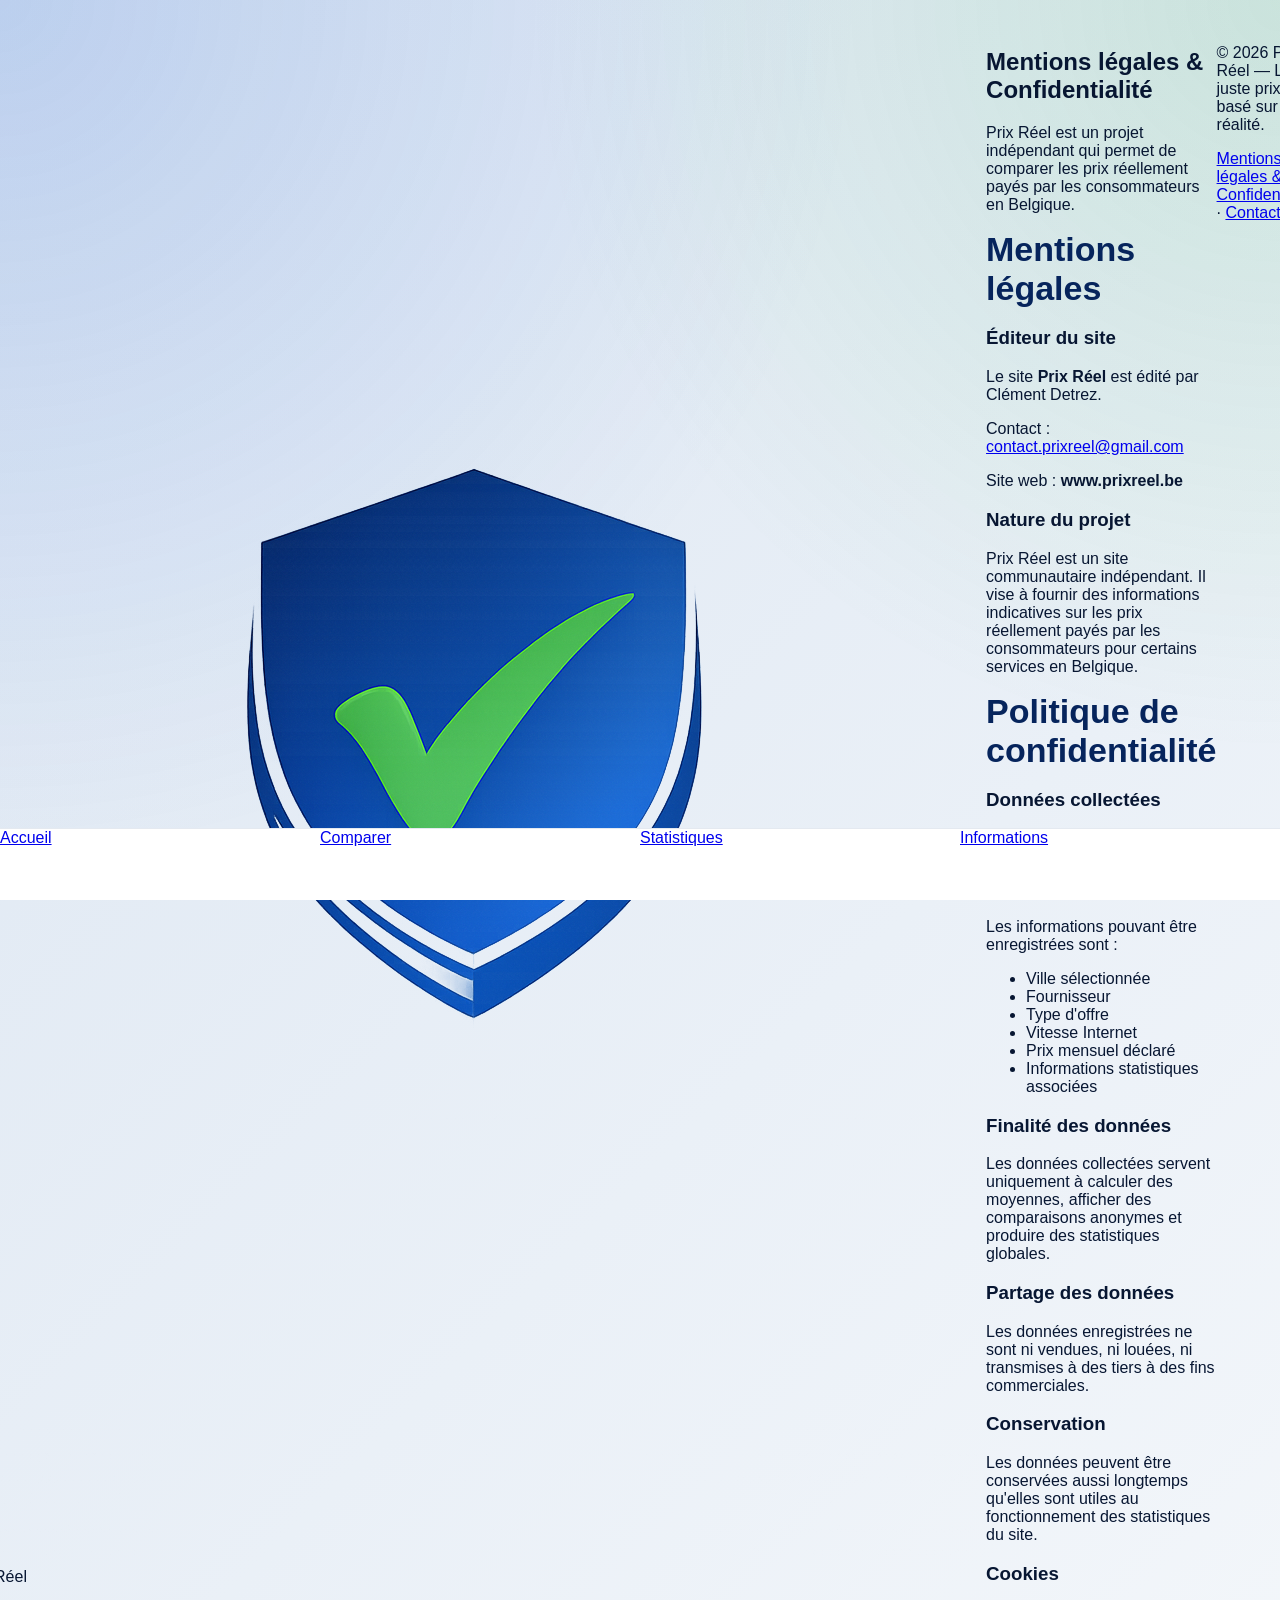
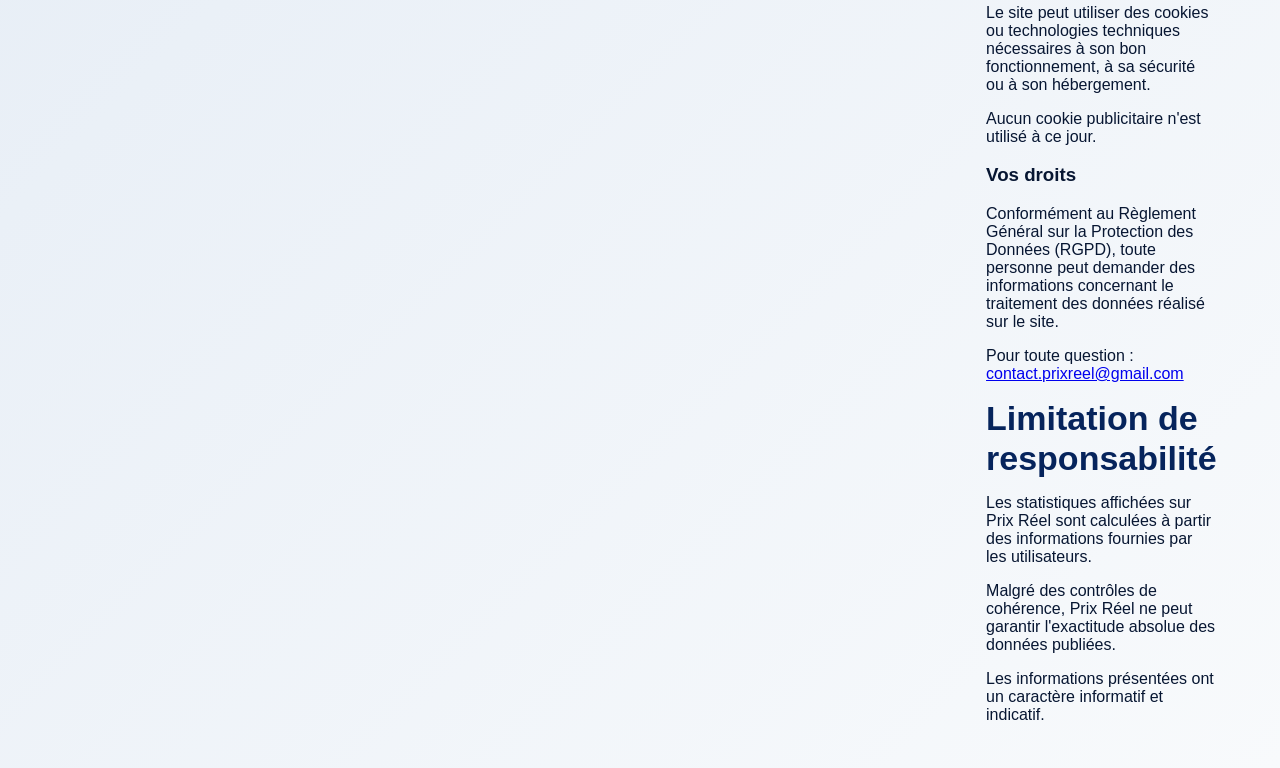
==== mentions-legales.html @ 6a050bf1 "Create mentions-legales.html" ====
<!DOCTYPE html>
<html lang="fr">
<head>
  <meta charset="UTF-8" />
  <meta name="viewport" content="width=device-width, initial-scale=1.0" />

  <title>Mentions légales & Confidentialité - Prix Réel</title>
  <meta name="description" content="Mentions légales et politique de confidentialité du site Prix Réel." />

  <link rel="stylesheet" href="style.css" />
</head>

<body>

  <header class="header">
    <div class="logo">
      <img src="shield-logo.png" alt="Logo Prix Réel" class="logo-img">
      <span>Prix Réel</span>
    </div>

    <nav class="nav">
      <a href="index.html">Accueil</a>
      <a href="index.html#compare">Comparer</a>
      <a href="index.html#stats">Statistiques</a>
      <a href="index.html#info">Informations</a>
    </nav>
  </header>

  <main class="legal-page">

    <section class="legal-hero">
      <h1>Mentions légales & Confidentialité</h1>
      <p>
        Prix Réel est un projet indépendant qui permet de comparer les prix réellement payés
        par les consommateurs en Belgique.
      </p>
    </section>

    <section class="legal-card">
      <h2>Mentions légales</h2>

      <h3>Éditeur du site</h3>
      <p>
        Le site <strong>Prix Réel</strong> est édité par Clément Detrez.
      </p>

      <p>
        Contact :
        <a href="mailto:contact.prixreel@gmail.com">contact.prixreel@gmail.com</a>
      </p>

      <p>
        Site web :
        <strong>www.prixreel.be</strong>
      </p>

      <h3>Nature du projet</h3>
      <p>
        Prix Réel est un site communautaire indépendant. Il vise à fournir des informations
        indicatives sur les prix réellement payés par les consommateurs pour certains services
        en Belgique.
      </p>
    </section>

    <section class="legal-card">
      <h2>Politique de confidentialité</h2>

      <h3>Données collectées</h3>
      <p>
        Prix Réel ne demande aucun nom, prénom, adresse postale ou adresse email pour contribuer.
      </p>

      <p>
        Les informations pouvant être enregistrées sont :
      </p>

      <ul>
        <li>Ville sélectionnée</li>
        <li>Fournisseur</li>
        <li>Type d'offre</li>
        <li>Vitesse Internet</li>
        <li>Prix mensuel déclaré</li>
        <li>Informations statistiques associées</li>
      </ul>

      <h3>Finalité des données</h3>
      <p>
        Les données collectées servent uniquement à calculer des moyennes, afficher des comparaisons
        anonymes et produire des statistiques globales.
      </p>

      <h3>Partage des données</h3>
      <p>
        Les données enregistrées ne sont ni vendues, ni louées, ni transmises à des tiers à des fins commerciales.
      </p>

      <h3>Conservation</h3>
      <p>
        Les données peuvent être conservées aussi longtemps qu'elles sont utiles au fonctionnement
        des statistiques du site.
      </p>

      <h3>Cookies</h3>
      <p>
        Le site peut utiliser des cookies ou technologies techniques nécessaires à son bon fonctionnement,
        à sa sécurité ou à son hébergement.
      </p>

      <p>
        Aucun cookie publicitaire n'est utilisé à ce jour.
      </p>

      <h3>Vos droits</h3>
      <p>
        Conformément au Règlement Général sur la Protection des Données (RGPD), toute personne peut
        demander des informations concernant le traitement des données réalisé sur le site.
      </p>

      <p>
        Pour toute question :
        <a href="mailto:contact.prixreel@gmail.com">contact.prixreel@gmail.com</a>
      </p>
    </section>

    <section class="legal-card">
      <h2>Limitation de responsabilité</h2>

      <p>
        Les statistiques affichées sur Prix Réel sont calculées à partir des informations fournies
        par les utilisateurs.
      </p>

      <p>
        Malgré des contrôles de cohérence, Prix Réel ne peut garantir l'exactitude absolue des données publiées.
      </p>

      <p>
        Les informations présentées ont un caractère informatif et indicatif.
      </p>
    </section>

  </main>

  <footer class="footer">
    <p>© 2026 Prix Réel — Le juste prix, basé sur la réalité.</p>
    <p>
      <a href="mentions-legales.html">Mentions légales & Confidentialité</a>
      ·
      <a href="mailto:contact.prixreel@gmail.com">Contact</a>
    </p>
  </footer>

</body>
</html>
---- style.css ----
/* =====================================================
   PRIX RÉEL - CSS nettoyé
   Version Internet v1
===================================================== */

/* =====================================================
   Variables
===================================================== */


:root {
  --navy: #06245c;
  --navy-2: #0b347d;
  --blue: #1257d8;
  --green: #22a843;
  --green-2: #16a34a;
  --bg: #eef3f8;
  --text: #071632;
  --muted: #5f6b7a;
  --line: #e4e9f0;
  --danger: #e11d48;
}

/* =====================================================
   Base générale
===================================================== */

* {
  box-sizing: border-box;
}

html,
body {
  margin: 0;
  min-height: 100%;
}

body {
  min-height: 100vh;
  background: linear-gradient(135deg, #dce6f2, #f8fafc);
  font-family: 'Inter', Arial, Helvetica, sans-serif;
  color: var(--text);
  display: flex;
  justify-content: center;
  align-items: flex-start;
  padding: 28px;
}

.app {
  position: relative;
  width: 100%;
  max-width: 1600px;
  min-height: 900px;
  background: #fff;
  border-radius: 34px;
  box-shadow: 0 28px 80px rgba(6, 36, 92, 0.18);
  overflow: hidden;
  border: 1px solid rgba(6, 36, 92, 0.08);
}

.screen {
  display: none;
  min-height: 760px;
  padding: 56px 64px 100px;
  overflow-y: auto;
  animation: show 0.22s ease;
  max-width: none;
  margin: 0 auto;
}

.screen.active {
  display: block;
}

@keyframes show {
  from {
    opacity: 0;
    transform: translateY(8px);
  }

  to {
    opacity: 1;
    transform: translateY(0);
  }
}

/* =====================================================
   Textes
===================================================== */

h2 {
  margin: 0;
  font-size: 34px;
  line-height: 1.16;
  color: var(--navy);
}

.subtitle {
  color: var(--muted);
  font-size: 16px;
  line-height: 1.55;
  max-width: 640px;
  margin: 12px auto 0;
}

/* =====================================================
   Branding / logo
===================================================== */

.brand {
  display: flex;
  align-items: center;
  justify-content: center;
  gap: 24px;
  margin: 48px auto 32px;
  text-align: left;
}

.brand-text {
  display: flex;
  flex-direction: column;
  align-items: flex-start;
}

.logo-shield {
  width: 78px;
  height: 78px;
  object-fit: contain;
  flex-shrink: 0;
  display: block;
}

.brand h1 {
  margin: 0;
  color: var(--navy);
  font-size: 36px;
  line-height: 1;
  white-space: nowrap;
}

.brand h1 span,
.hero span {
  color: var(--green);
}

.brand p {
  margin: 7px 0 0;
  font-size: 13px;
  color: var(--navy);
  white-space: nowrap;
}

/* =====================================================
   Boutons
===================================================== */

.primary {
  width: 100%;
  max-width: 620px;
  margin: 0 auto;
  display: block;
  border: none;
  border-radius: 15px;
  padding: 16px;
  background: linear-gradient(135deg, var(--green-2), var(--green));
  color: white;
  font-weight: 800;
  font-size: 15.5px;
  cursor: pointer;
  box-shadow: 0 10px 20px rgba(34, 168, 67, 0.18);
}

.blue-btn {
  background: linear-gradient(135deg, var(--blue), #003fb8);
  box-shadow: 0 10px 20px rgba(18, 87, 216, 0.18);
}

.link {
  display: block;
  background: transparent;
  border: none;
  color: var(--blue);
  width: 100%;
  max-width: 620px;
  padding: 16px;
  font-weight: 700;
  cursor: pointer;
  margin: 0 auto;
  text-align: center;
}

.share-btn {
  width: 100%;
  margin-top: 12px;
  padding: 16px;
  border: none;
  border-radius: 14px;
  background: linear-gradient(135deg, var(--blue), var(--navy-2));
  color: white;
  font-size: 15px;
  font-weight: 700;
  cursor: pointer;
  box-shadow: 0 10px 24px rgba(18, 87, 216, 0.25);
  transition: transform 0.25s ease, box-shadow 0.25s ease;
}

.share-btn:hover {
  transform: translateY(-2px);
  box-shadow: 0 14px 28px rgba(18, 87, 216, 0.35);
}

/* =====================================================
   Accueil
===================================================== */

#home {
  position: relative;
  overflow-y: auto;
}

#home > *:not(.landscape) {
  position: relative;
  z-index: 5;
}

.hero {
  text-align: center;
  position: relative;
  overflow: hidden;
  padding-bottom: 0;
}

.hero h2 {
  font-size: 46px;
  max-width: 700px;
  margin: 0 auto 18px;
}

.hero p {
  color: var(--muted);
  font-size: 16px;
  line-height: 1.55;
  max-width: 640px;
  margin: 12px auto 0;
}

.hero-counter,
.trust-counter {
  margin-top: 14px;
  margin-bottom: 24px;
  font-size: 17px;
  font-weight: 700;
  color: var(--green);
  text-align: center;
}

.features {
  background: #fff;
  border: 1px solid var(--line);
  border-radius: 22px;
  padding: 20px;
  margin: 28px auto 22px;
  box-shadow: 0 12px 28px rgba(6, 36, 92, 0.06);
  max-width: 620px;
}

.feature {
  display: flex;
  gap: 13px;
  align-items: center;
  margin: 16px 0;
}

.feature strong {
  font-size: 14.5px;
  color: var(--navy);
}

.feature p {
  margin: 4px 0 0;
  color: var(--muted);
  font-size: 13px;
}

.icon,
.service-icon {
  width: 46px;
  height: 46px;
  min-width: 38px;
  border-radius: 50%;
  display: flex;
  align-items: center;
  justify-content: center;
  color: #fff;
}

.green {
  background: var(--green);
}

.blue {
  background: var(--blue);
}

/* =====================================================
   Carte communauté accueil
===================================================== */

.community-card {
  display: flex;
  align-items: center;
  gap: 18px;
  background: white;
  border: 1px solid #e5e7eb;
  border-radius: 24px;
  padding: 22px;
  margin: 24px 0;
  box-shadow: 0 4px 12px rgba(0, 0, 0, 0.04);
}

.community-shield {
  width: 56px;
  height: auto;
  flex-shrink: 0;
}

.community-content {
  flex: 1;
}

.community-content h3 {
  margin: 0 0 8px;
  font-size: 1.35rem;
  color: var(--navy);
}

.community-content p {
  margin: 0;
  color: var(--muted);
  line-height: 1.5;
}

.community-icon {
  color: var(--green);
  font-size: 52px;
  display: flex;
  align-items: center;
  justify-content: center;
  flex-shrink: 0;
}

/* =====================================================
   Décor accueil et footer
===================================================== */

.landscape {
  position: absolute;
  left: 0;
  right: 0;
  bottom: 72px;
  height: 120px;
  pointer-events: none;
  overflow: hidden;
  z-index: 1;
}

.hill {
  position: absolute;
  border-radius: 50% 50% 0 0;
}

.hill-one {
  background: #9bd99f;
  width: 500px;
  height: 120px;
  bottom: -55px;
  left: -80px;
}

.hill-two {
  background: var(--navy-2);
  width: 440px;
  height: 85px;
  bottom: -35px;
  right: -90px;
  opacity: 0.92;
}

.tower {
  position: absolute;
  right: 58px;
  bottom: 22px;
  width: 11px;
  height: 88px;
  background: var(--navy);
  clip-path: polygon(50% 0, 100% 100%, 0 100%);
}

.footer-separator {
  height: 40px;
}

.city-footer {
  width: 100%;
  margin-top: 10px;
  overflow: hidden;
}

.city-footer img {
  width: 100%;
  max-width: 1000px;
  margin: 0 auto;
  display: block;
}

.footer-prixreel {
  margin-top: -20px;
  padding: 55px 20px 40px;
  text-align: center;
  color: white;
  background: linear-gradient(135deg, var(--navy) 0%, var(--blue) 100%);
  border-radius: 100% 100% 0 0 / 40px;
  box-shadow: 0 -6px 20px rgba(18, 87, 216, 0.15);
}

.footer-prixreel p {
  color: #f8fafc;
  margin: 0;
  font-size: 15px;
  font-weight: 500;
  opacity: 0.95;
}

/* =====================================================
   Topbar
===================================================== */

.topbar {
  display: flex;
  align-items: center;
  justify-content: space-between;
  margin-bottom: 34px;
  color: var(--navy);
}

.back {
  border: 0;
  background: transparent;
  font-size: 24px;
  cursor: pointer;
  color: var(--navy);
}

.progress {
  width: 190px;
  height: 6px;
  background: #e5eaf2;
  border-radius: 99px;
  overflow: hidden;
}

.progress span {
  display: block;
  height: 100%;
  background: var(--blue);
  border-radius: 99px;
}

/* =====================================================
   Choix des services
===================================================== */

.service {
  width: 100%;
  max-width: 680px;
  background: #fff;
  border: 1px solid var(--line);
  border-radius: 18px;
  padding: 17px;
  display: flex;
  align-items: center;
  gap: 16px;
  margin: 14px 0;
  text-align: left;
  cursor: pointer;
}

.active-service {
  border: 2px solid var(--blue);
}

.service strong {
  color: var(--navy);
  font-size: 16px;
}

.service p {
  margin: 5px 0 0;
  color: var(--muted);
  font-size: 13px;
}

.service span {
  margin-left: auto;
  font-size: 30px;
  color: var(--blue);
}

.locked {
  opacity: 0.72;
  cursor: not-allowed;
}

.locked .service-icon {
  background: #e9eef6;
  color: var(--navy);
}

/* =====================================================
   Formulaire Internet
===================================================== */

.info-box,
.privacy-box,
.tip-card {
  background: #eff6ff;
  border-radius: 18px;
  padding: 18px;
  margin-top: 22px;
  color: var(--navy);
  max-width: 680px;
}

.info-box p,
.privacy-box p,
.tip-card p {
  color: var(--muted);
  margin: 6px 0 0;
  font-size: 13px;
  line-height: 1.45;
  font-weight: 500;
}

label {
  display: block;
  margin: 18px 0 8px;
  color: var(--navy);
  font-size: 13.5px;
  font-weight: 700;
}

input,
select {
  width: 100%;
  max-width: 520px;
  border: 1px solid #dbe2ea;
  border-radius: 14px;
  padding: 15px;
  font-size: 15.5px;
  color: var(--text);
  background: white;
}

.money-input {
  display: flex;
  align-items: center;
  border: 1px solid #dbe2ea;
  border-radius: 14px;
  overflow: hidden;
  max-width: 520px;
}

.money-input input {
  border: 0;
  max-width: none;
}

.money-input span {
  padding-right: 15px;
  color: var(--navy);
  font-weight: 700;
  white-space: nowrap;
}

.extra-services-row {
  display: grid;
  grid-template-columns: 18px 1fr;
  column-gap: 14px;
  align-items: start;
  margin: 18px 0 28px;
}

.extra-services-row input[type="checkbox"],
#hasExtraServices {
  width: 18px;
  height: 18px;
  min-width: 18px;
  margin: 5px 0 0;
  padding: 0;
  transform: none;
  appearance: auto;
}

.extra-services-row label {
  margin: 0;
  padding: 0;
  cursor: pointer;
  color: var(--navy);
}

.extra-services-row label strong {
  display: block;
  font-size: 16px;
  line-height: 1.3;
  font-weight: 700;
}

.extra-services-row label small {
  display: block;
  margin-top: 4px;
  font-size: 13px;
  line-height: 1.4;
  color: #6b7280;
}

.privacy-box {
  display: flex;
  align-items: center;
  gap: 16px;
  background: #eef7f1;
  border-radius: 20px;
  padding: 20px;
  margin-top: 24px;
  margin-bottom: 32px;
}

.privacy-icon {
  display: flex;
  align-items: center;
  justify-content: center;
  width: 40px;
  min-width: 40px;
  height: 40px;
  font-size: 32px;
  color: #22c55e;
  flex-shrink: 0;
}

.privacy-text h3 {
  margin: 0 0 6px;
  font-size: 20px;
  color: #0f2b66;
}

.privacy-text p {
  margin: 0;
  color: #64748b;
}

/* =====================================================
   Autocomplete ville
===================================================== */

.city-autocomplete {
  position: relative;
  max-width: 520px;
}

#citySuggestions {
  position: absolute;
  top: calc(100% + 6px);
  left: 0;
  right: 0;
  background: white;
  border: 1px solid #dbe2ea;
  border-radius: 14px;
  overflow: hidden;
  box-shadow: 0 14px 30px rgba(6, 36, 92, 0.12);
  z-index: 50;
}

.city-suggestion {
  padding: 13px 15px;
  cursor: pointer;
  color: var(--navy);
  font-size: 14px;
}

.city-suggestion:hover {
  background: #eff6ff;
}

/* =====================================================
   Résultat
===================================================== */

#result {
  max-width: 760px;
  margin: 0 auto;
}

.result-card,
.best-deals-card,
.tip-card,
#result .primary {
  width: 100%;
  max-width: 760px;
  margin-left: auto;
  margin-right: auto;
}

.result-card {
  background: white;
  border: 1px solid var(--line);
  border-radius: 22px;
  padding: 34px;
  box-shadow: 0 12px 28px rgba(6, 36, 92, 0.06);
  text-align: center;
  margin-bottom: 24px;
}

.result-card-simple {
  animation: resultFadeUp 0.6s ease-out;
}

@keyframes resultFadeUp {
  from {
    opacity: 0;
    transform: translateY(30px);
  }

  to {
    opacity: 1;
    transform: translateY(0);
  }
}

.price-summary {
  text-align: center;
  margin-bottom: 18px;
}

.price-summary span {
  font-size: 1.4rem;
  font-weight: 700;
  color: var(--blue);
  line-height: 1.3;
}

#price-summary-text strong {
  display: block;
  font-size: 34px;
  font-weight: 900;
  letter-spacing: 1px;
  margin-bottom: 8px;
}

#price-summary-text span {
  display: block;
  font-size: 19px;
  font-weight: 600;
  color: #64748b;
}

#price-summary-text {
  margin-top: 18px;
  margin-bottom: 24px;
}

#price-summary-text strong {
  display: block;
  margin-top: 8px;
  margin-bottom: 10px;
  line-height: 1.15;
}

.result-card {
  padding-top: 44px;
}

/* Barre de score */

.score-bar-card {
  margin: 30px 0 24px;
  text-align: center;
}

.score-badge {
  display: inline-block;
  background: var(--blue);
  color: white;
  font-size: 30px;
  font-weight: 800;
  padding: 14px 24px;
  border-radius: 18px;
  margin-bottom: 14px;
  box-shadow: 0 12px 26px rgba(18, 87, 216, 0.28);
  transition: left 1.4s ease-out;
}

.score-bar {
  position: relative;
  height: 10px;
  border-radius: 999px;
  background: linear-gradient(90deg, var(--blue), var(--green));
  margin: 0 34px;
}

.score-dot {
  position: absolute;
  top: 50%;
  left: 85%;
  transform: translate(-50%, -50%);
  width: 28px;
  height: 28px;
  background: var(--blue);
  border: 4px solid white;
  border-radius: 50%;
  box-shadow: 0 4px 12px rgba(6, 36, 92, 0.25);
  transition: left 1.4s ease-out;
}

.score-labels {
  display: flex;
  justify-content: space-between;
  margin: 12px 34px 0;
  font-size: 14px;
  font-weight: 700;
}

.score-labels span:first-child {
  color: var(--blue);
}

.score-labels span:last-child {
  color: var(--green);
}

#ranking-message {
  margin-top: 18px;
  color: var(--navy);
  font-size: 17px;
  font-weight: 800;
  text-align: center;
}

#result-summary,
.result-summary {
  color: #64748b;
  font-size: 14px;
  font-weight: 500;
  margin-top: 12px;
  line-height: 1.5;
}

.data-quality-small {
  color: #94a3b8;
  font-size: 13px;
  margin-top: 8px;
  margin-bottom: 20px;
}

/* Qualité des données */

.quality-clean-card {
  margin-top: 18px;
  padding: 14px 16px;
  border: 1px solid #dbe5f0;
  border-radius: 14px;
  background: #ffffff;
  display: flex;
  align-items: center;
  gap: 14px;
  box-shadow: 0 6px 18px rgba(6, 36, 92, 0.06);
}

.quality-icon {
  font-size: 26px;
  color: var(--blue);
  flex-shrink: 0;
}

.quality-content {
  display: flex;
  flex-direction: column;
  gap: 8px;
}

.quality-content strong {
  font-size: 14px;
  color: var(--navy);
}

.quality-badge {
  width: fit-content;
  padding: 6px 10px;
  border-radius: 999px;
  background: #eaf8ef;
  color: #0f8f3a;
  font-size: 12px;
  font-weight: 700;
}

/* Recommandation */

.recommendation-card {
  margin-top: 20px;
  padding: 20px 24px;
  border-radius: 18px;
  background: linear-gradient(135deg, #f5fff7, #ebfff0);
  border: 1px solid #b8ecc5;
  text-align: center;
  color: var(--navy);
  box-shadow: 0 16px 32px rgba(34, 168, 67, 0.12);
  transform: translateY(0);
  transition: all 0.25s ease;
}

.recommendation-card strong {
  display: block;
  font-size: 22px;
  font-weight: 700;
  line-height: 1.25;
  color: var(--green-2);
  margin: 6px 0;
}

.recommendation-card p {
  margin: 0 0 8px;
  color: var(--navy);
  font-weight: 700;
}

.recommendation-card small {
  display: block;
  color: #64748b;
  margin-top: 4px;
}

.current-price {
  margin: 12px 0 6px;
  color: #374151;
  font-size: 0.95rem;
  font-weight: 500;
}

.trust-badge,
.best-price-badge {
  display: inline-block;
  margin-top: 14px;
  padding: 8px 14px;
  border-radius: 999px;
  background: #eefbf3;
  color: var(--green-2);
  font-weight: 600;
  font-size: 14px;
}

/* Classement fournisseurs résultat */

.best-deals-card {
  padding: 28px;
  border-radius: 22px;
  background: #f8fbff;
  border: 1px solid #dbeafe;
  margin-bottom: 24px;
  box-shadow: 0 12px 30px rgba(6, 36, 92, 0.08);
}

.best-deals-card h3 {
  margin: 0 0 22px;
  color: var(--navy);
}

.deal-item {
  display: flex;
  justify-content: space-between;
  align-items: center;
  padding: 12px 10px;
  border-bottom: 1px solid #e5e7eb;
  border-radius: 12px;
  transition: all 0.25s ease;
}

.deal-item:last-child {
  border-bottom: none;
}

.deal-item:hover {
  background: #f8fbff;
  transform: translateX(4px);
}

.deal-provider {
  display: flex;
  align-items: center;
  gap: 12px;
}

.deal-provider img {
  width: 26px;
  height: 26px;
  object-fit: contain;
  border: none;
  background: transparent;
  border-radius: 0;
}

.deal-item:nth-child(-n + 3) .deal-provider img {
  width: 32px;
  height: 32px;
}

.deal-provider span {
  display: flex;
  align-items: center;
  gap: 10px;
  font-weight: 600;
}

.deal-price {
  font-weight: 700;
  color: var(--green-2);
}

.tip-card {
  background: #eff6ff;
  margin-bottom: 18px;
}

.tip-card strong {
  color: var(--navy);
  font-weight: 600;
}

/* Animations résultat */

.confetti-burst {
  position: fixed;
  top: 18%;
  left: 50%;
  transform: translateX(-50%);
  font-size: 32px;
  z-index: 9999;
  animation: confettiPop 2s ease forwards;
  pointer-events: none;
}

@keyframes confettiPop {
  0% {
    opacity: 0;
    transform: translateX(-50%) scale(0.6) translateY(20px);
  }

  20% {
    opacity: 1;
    transform: translateX(-50%) scale(1.2) translateY(0);
  }

  100% {
    opacity: 0;
    transform: translateX(-50%) scale(1) translateY(-80px);
  }
}

/* =====================================================
   Statistiques et profil
===================================================== */

.stats-hero {
  text-align: center;
  margin-bottom: 30px;
}

.stats-hero h2 {
  font-size: 38px;
  color: var(--navy);
}

.stats-hero p {
  color: var(--muted);
  margin-top: 10px;
}

.stats-community {
  margin-top: 12px;
  color: var(--green);
  font-weight: 700;
}

.stats-highlight {
  color: var(--green);
  font-weight: 800;
}

.stats-grid {
  display: flex;
  justify-content: center;
  flex-wrap: wrap;
  gap: 22px;
  max-width: 1200px;
  margin: 0 auto;
}

.stat-card {
  width: 220px;
  background: white;
  border: 1px solid #dbe7ff;
  border-radius: 24px;
  padding: 28px;
  text-align: center;
  box-shadow: 0 16px 40px rgba(6, 36, 92, 0.08);
  transition: all 0.25s ease;
}

.stat-card:hover {
  transform: translateY(-5px);
  box-shadow: 0 20px 50px rgba(6, 36, 92, 0.12);
}

.stat-card:nth-child(1) {
  border-top: 5px solid var(--blue);
}

.stat-card:nth-child(2) {
  border-top: 5px solid var(--green);
}

.stat-card:nth-child(3) {
  border-top: 5px solid var(--green-2);
}

.stat-card:nth-child(4) {
  border-top: 5px solid var(--danger);
}

.stat-icon {
  font-size: 30px;
  margin-bottom: 10px;
}

.stat-card h3 {
  font-size: 42px;
  margin: 0;
  color: var(--navy);
}

.stat-card p {
  margin: 8px 0 0;
  color: var(--muted);
  font-weight: 600;
}

.stats-note {
  max-width: 700px;
  margin: 30px auto 0;
  padding: 22px;
  border-radius: 22px;
  background: white;
  border: 1px solid #dbe7ff;
  color: var(--navy);
  text-align: center;
  box-shadow: 0 10px 25px rgba(6, 36, 92, 0.05);
}

.stats-note p {
  margin: 8px 0 0;
  color: var(--muted);
}

/* =====================================================
   Classement fournisseurs
===================================================== */

.provider-chart-card {
  width: 100%;
  max-width: 1200px;
  margin: 34px auto 0;
  padding: 32px;
  background: white;
  border: 1px solid #dbe7ff;
  border-radius: 24px;
  box-shadow: 0 16px 40px rgba(6, 36, 92, 0.08);
}

.provider-chart-card h3 {
  margin: 0 0 6px;
  color: var(--navy);
}

.provider-chart-card p {
  margin: 0 0 18px;
  color: var(--muted);
}

.provider-filter {
  display: flex;
  flex-wrap: wrap;
  gap: 8px;
  margin-bottom: 12px;
}

.speed-filter {
  margin-top: 10px;
  margin-bottom: 20px;
}

.provider-filter-btn,
.speed-filter-btn {
  border: 1px solid #dbeafe;
  background: white;
  color: var(--navy);
  padding: 8px 14px;
  border-radius: 999px;
  font-size: 12px;
  font-weight: 700;
  cursor: pointer;
}

.provider-filter-btn.active {
  background: var(--blue);
  color: white;
  border-color: var(--blue);
}

.speed-filter-btn.active {
  background: var(--green);
  color: white;
  border-color: var(--green);
}

.filter-summary {
  width: 100%;
  margin: 14px 0 24px;
  padding: 10px 14px;
  background: #f8fafc;
  border: 1px solid #dbeafe;
  border-radius: 12px;
  color: #475569;
  font-size: 13px;
}

#provider-chart {
  width: 100%;
}

.provider-chart-row {
  display: grid;
  grid-template-columns: 170px minmax(0, 1fr) 145px;
  align-items: center;
  gap: 18px;
  margin: 18px 0;
}

.provider-chart-name {
  display: flex;
  align-items: center;
  gap: 10px;
  font-weight: 700;
  color: var(--navy);
}

.provider-chart-logo {
  width: 24px;
  height: 24px;
  object-fit: contain;
}

.provider-chart-bar-wrap {
  width: 100%;
  height: 12px;
  background: #edf2f7;
  border-radius: 999px;
  overflow: hidden;
}

.provider-chart-bar {
  height: 100%;
  border-radius: 999px;
  background: linear-gradient(
    90deg,
    var(--blue),
    var(--green)
  );
}

.provider-chart-price {
  text-align: right;
  min-width: 145px;
  font-size: 24px;
  font-weight: 800;
  color: var(--green);
}

.provider-chart-price small {
  display: block;
  margin-top: 4px;
  font-size: 12px;
  color: #64748b;
  font-weight: 600;
  white-space: nowrap;
}

/* =====================================================
   Page informations
===================================================== */

.trust-row {
  display: flex;
  gap: 10px;
  justify-content: center;
  flex-wrap: wrap;
  margin: 15px 0 25px;
}

.trust-row div {
  background: #f4f8ff;
  border: 1px solid #dbe7ff;
  border-radius: 30px;
  padding: 8px 14px;
  font-size: 13px;
  font-weight: 600;
  color: var(--navy);
}

.info-card {
  display: flex;
  gap: 18px;
  background: white;
  border: 1px solid var(--line);
  border-radius: 20px;
  padding: 22px;
  margin: 20px 0;
  box-shadow: 0 10px 24px rgba(6, 36, 92, 0.07);
}

.info-card:nth-child(5),
.info-card:nth-child(6),
.info-card:nth-child(7) {
  border: 1px solid #dbeafe;
  background: #f8fbff;
}

.info-icon {
  width: 52px;
  height: 52px;
  min-width: 52px;
  border-radius: 50%;
  background: #eff6ff;
  color: var(--blue);
  display: flex;
  align-items: center;
  justify-content: center;
  font-size: 24px;
  overflow: hidden;
}

.info-shield {
  width: 70px;
  height: 70px;
  object-fit: contain;
}

.info-card h3 {
  margin: 0 0 8px;
  color: var(--navy);
}

.info-card p {
  margin: 0 0 10px;
  color: var(--muted);
  line-height: 1.5;
}

/* =====================================================
   Navigation basse
===================================================== */

nav {
  position: absolute;
  left: 0;
  right: 0;
  bottom: 0;
  height: 72px;
  background: #fff;
  border-top: 1px solid var(--line);
  display: grid;
  grid-template-columns: repeat(4, 1fr);
  z-index: 20;
}

nav button {
  border: 0;
  background: transparent;
  color: var(--navy);
  font-size: 25px;
  cursor: pointer;
  padding-top: 8px;
  display: flex;
  flex-direction: column;
  align-items: center;
  justify-content: center;
}

nav span,
nav button span {
  display: block;
  font-size: 10px;
  margin-top: 3px;
  color: var(--navy);
}

/* =====================================================
   Desktop large
===================================================== */

@media (min-width: 901px) {
  body {
    background:
      radial-gradient(circle at top left, rgba(18, 87, 216, 0.16), transparent 32%),
      radial-gradient(circle at top right, rgba(34, 168, 67, 0.14), transparent 28%),
      linear-gradient(135deg, #dce6f2, #f8fafc);
  }

  .app {
    max-width: 1700px;
    min-height: 940px;
    background: linear-gradient(180deg, #ffffff 0%, #ffffff 62%, #f8fbff 100%);
  }

  .screen {
    max-width: none;
    padding: 40px 120px 110px;
  }

  .logo-shield {
    width: 115px;
    height: 115px;
  }

  .brand h1 {
    font-size: 52px;
  }

  .brand p {
    font-size: 15px;
  }

  .hero h2 {
    font-size: 54px;
    max-width: 850px;
    letter-spacing: -1.5px;
  }

  .hero p {
    font-size: 18px;
  }

  #home .features,
  #home .primary,
  #home .link {
    max-width: 760px;
  }

  .features {
    border: 1px solid #dbe7ff;
    background: rgba(255, 255, 255, 0.92);
    box-shadow: 0 18px 45px rgba(6, 36, 92, 0.10);
    padding: 26px 28px;
    backdrop-filter: blur(10px);
  }

  .feature {
    margin: 18px 0;
  }

  .primary {
    transform: translateY(0);
    transition: transform 0.2s ease, box-shadow 0.2s ease;
  }

  .primary:hover {
    transform: translateY(-2px);
    box-shadow: 0 16px 30px rgba(34, 168, 67, 0.28);
  }

  .community-card {
    max-width: 1100px;
    margin-left: auto;
    margin-right: auto;
    background: rgba(255, 255, 255, 0.96);
    border: 1px solid #dbe7ff;
    box-shadow: 0 18px 45px rgba(6, 36, 92, 0.08);
    backdrop-filter: blur(10px);
  }

  .footer-separator {
    height: 0;
  }

  .city-footer {
    margin-top: -200px;
  }

  .city-footer img {
    max-width: 900px;
    filter: drop-shadow(0 -8px 24px rgba(6, 36, 92, 0.08));
  }

  #result {
    max-width: 1180px;
  }

  #result .result-card,
  #result .best-deals-card,
  #result .tip-card {
    max-width: 900px;
    border: 1px solid #dbe7ff;
    box-shadow: 0 18px 45px rgba(6, 36, 92, 0.09);
  }

  #result .result-card {
    background: linear-gradient(180deg, #ffffff 0%, #f8fbff 100%);
    border-radius: 28px;
  }

  #result .best-deals-card {
    background: linear-gradient(180deg, #ffffff, #f8fbff);
    border-radius: 28px;
  }

  #result .deal-item {
    padding: 16px 10px;
  }

  #result .score-bar {
    height: 12px;
  }

  #result .score-dot {
    width: 32px;
    height: 32px;
  }

  #stats .stats-hero {
    text-align: center;
    max-width: 900px;
    margin: 0 auto 34px;
  }

  #stats .stat-icon {
    font-size: 34px;
    margin-bottom: 14px;
  }

  #stats .stats-note {
    max-width: 850px;
    margin: 30px auto 0;
  }

  #about .info-card {
    max-width: 1050px;
    margin-left: auto;
    margin-right: auto;
  }

  #about .stats-note {
    max-width: 720px;
  }
}

/* =====================================================
   Tablette
===================================================== */

@media (max-width: 900px) {
  body {
    padding: 18px;
    align-items: flex-start;
  }

  .app {
    max-width: 430px;
    min-height: 820px;
    border-radius: 34px;
    box-shadow: 0 28px 80px rgba(6, 36, 92, 0.22);
  }

  .screen {
    min-height: 820px;
    padding: 34px 28px 92px;
  }

  h2 {
    font-size: 27px;
  }

  .hero h2 {
    font-size: 30px;
  }

  .features,
  .service,
  .info-box,
  .privacy-box,
  .tip-card,
  .result-card,
  .best-deals-card,
  input,
  select,
  .money-input,
  .city-autocomplete,
  .primary,
  .link {
    max-width: none;
  }

  .progress {
    width: 160px;
  }

  .recommendation-card strong {
    font-size: 24px;
  }
}

/* =====================================================
   Mobile
===================================================== */

@media (max-width: 768px) {
  .community-card {
    gap: 12px;
    padding: 18px;
  }

  .community-shield {
    width: 50px;
  }

  .community-icon {
    font-size: 36px;
  }

  .community-content h3 {
    font-size: 1.25rem;
  }

  .community-content p {
    font-size: 0.95rem;
  }
}

@media (max-width: 700px) {
  .stats-hero h2 {
    font-size: 28px;
  }

  .info-card {
    padding: 18px;
    gap: 14px;
  }

  .trust-row {
    grid-template-columns: 1fr;
  }
}

@media (max-width: 600px) {
  .landscape {
    bottom: 72px;
    height: 95px;
  }

  .hill-one {
    width: 420px;
    height: 95px;
    bottom: -45px;
  }

  .hill-two {
    width: 380px;
    height: 70px;
    bottom: -30px;
  }

  .tower {
    height: 72px;
    bottom: 18px;
  }

  .provider-chart-row {
    grid-template-columns: 42px minmax(0, 1fr) 70px;
    gap: 10px;
    align-items: center;
  }

  .provider-chart-bar-wrap {
    width: 100%;
    display: block;
  }
}

@media (max-width: 520px) {
  .stats-grid {
    flex-direction: column;
    align-items: center;
  }

  .stat-card {
    width: 100%;
    max-width: 320px;
  }
}

@media (max-width: 460px) {
  body {
    padding: 0;
    background: #fff;
  }

  .app {
    width: 100%;
    max-width: none;
    min-height: 100vh;
    border-radius: 0;
    box-shadow: none;
    border: 0;
  }

  .screen {
    min-height: 100vh;
    padding: 32px 24px 92px;
  }

  .brand {
    gap: 12px;
    margin: 12px auto 28px;
    width: 100%;
  }

  .logo-shield {
    width: 100px;
    height: 100px;
  }

  .brand h1 {
    font-size: 30px;
  }

  .brand p {
    font-size: 12px;
  }

  .hero h2 {
    font-size: 29px;
  }

  .privacy-box {
    align-items: flex-start;
    padding: 18px;
  }

  .privacy-text h3 {
    font-size: 17px;
  }

  .result-card,
  .best-deals-card {
    padding: 22px;
  }

  .score-bar {
    margin: 0 12px;
  }

  .score-labels {
    margin: 12px 12px 0;
  }

  #ranking-message {
    font-size: 15px;
  }

  #price-summary-text strong {
    font-size: 22px;
  }

  #price-summary-text span {
    font-size: 15px;
  }

  .recommendation-card strong {
    font-size: 22px;
  }

  .info-icon {
    width: 70px;
    height: 70px;
    min-width: 70px;
  }
}

.provider-ranking-subtitle {
  margin: 6px 0 22px;
  color: var(--muted);
  font-size: 14px;
  line-height: 1.5;
}

/* Excellent prix */
.excellent-price {
  color: #16a34a !important;
}

/* Prix correct */
.correct-price {
  color: #f59e0b !important;
}

/* Prix élevé */
.expensive-price {
  color: #dc2626 !important;
}

#price-summary-text strong.excellent-price {
  color: #16a34a !important;
}

#price-summary-text strong.correct-price {
  color: #f59e0b !important;
}

#price-summary-text strong.expensive-price {
  color: #dc2626 !important;
}

.provider-price {
  color: #16a34a;
  font-weight: 700;
  min-width: 80px;
  text-align: right;
  padding-right: 8px;
}

.provider-count {
  color: #2563eb;
  font-size: 12px;
  font-weight: 500;
}

.saving-highlight {
  display: inline-block;
  margin-top: 4px;
  color: #16a34a;
  font-size: 24px;
  font-weight: 800;
}

.saving-month {
  color: #16a34a;
  font-size: 15px;
  font-weight: 600;
}

.extra-cost-highlight {
  display: inline-block;
  margin-top: 4px;
  color: #dc2626;
  font-size: 24px;
  font-weight: 800;
}

.extra-cost-month {
  color: #dc2626;
  font-size: 15px;
  font-weight: 600;
}

.extra-cost-month,
.saving-month {
  display: block;
  margin-top: 8px;
  font-size: 18px;
  font-weight: 700;
}

#price-summary-text {
  margin-top: 10px;
  margin-bottom: 26px;
}

#price-summary-text strong {
  font-size: 30px;
  font-weight: 800;
  letter-spacing: 0.4px;
  line-height: 1.15;
}

#price-summary-text span {
  color: #334155;
  font-size: 16px;
  font-weight: 600;
}

.saving-highlight,
.extra-cost-highlight {
  display: inline-block;
  margin-top: 8px;
  padding: 8px 18px;
  border-radius: 16px;
  font-size: 30px;
  font-weight: 800;
  letter-spacing: -0.4px;
}

.saving-highlight {
  background: #ecfdf5;
  color: #15803d;
}

.extra-cost-highlight {
  background: #fef2f2;
  color: #dc2626;
}

.saving-month,
.extra-cost-month {
  display: block;
  margin-top: 10px;
  font-size: 15px;
  font-weight: 700;
}

.saving-month {
  color: #15803d;
}

.extra-cost-month {
  color: #dc2626;
}

.score-badge {
  border-radius: 16px;
  font-weight: 800;
  letter-spacing: -0.5px;
}

.info-card,
.stats-card,
.result-card,
.tip-card,
.provider-ranking {
  transition: all 0.25s ease;
}

.info-card:hover,
.stats-card:hover,
.tip-card:hover {
  transform: translateY(-3px);
  box-shadow: 0 18px 35px rgba(0,0,0,0.08);
}

@keyframes fadeUp {
  from {
    opacity: 0;
    transform: translateY(12px);
  }

  to {
    opacity: 1;
    transform: translateY(0);
  }
}

.result-card,
.recommendation-card,
.provider-ranking,
.tip-card {
  animation: fadeUp 0.5s ease;
}

.score-badge {
  transition: transform 0.3s ease;
}

.score-badge:hover {
  transform: scale(1.08);
}

.score-track {
  overflow: hidden;
}

.score-fill {
  animation: fillBar 1.5s ease-out;
}

@keyframes fillBar {
  from {
    width: 0;
  }
}

/* =====================================================
   Classement fournisseurs - filtres et graphique
===================================================== */

.provider-filter {
  display: flex;
  flex-wrap: wrap;
  gap: 8px;
  margin: 14px 0 12px;
}

.provider-item {
  padding: 12px 0;
}

.speed-filter {
  margin-top: 10px;
  margin-bottom: 22px;
}

.provider-filter-btn,
.speed-filter-btn {
  border: 1px solid #dbeafe;
  background: #ffffff;
  color: var(--navy);
  padding: 7px 12px;
  border-radius: 999px;
  font-size: 12px;
  font-weight: 700;
  cursor: pointer;
}

.provider-filter-btn.active {
  background: var(--blue);
  color: white;
  border-color: var(--blue);
}

.speed-filter-btn.active {
  background: var(--green);
  color: white;
  border-color: var(--green);
}

.filter-summary {
  display: block;
  width: 100%;
  margin: 14px 0 24px;
  padding: 10px 14px;
  background: #f8fafc;
  border: 1px solid #dbeafe;
  border-radius: 12px;
  font-size: 13px;
  color: #475569;
}

.provider-chart-card {
  width: 100%;
  max-width: 1050px;
  margin: 34px auto 0;
  padding: 32px;
  background: white;
  border: 1px solid #dbe7ff;
  border-radius: 24px;
  box-shadow: 0 16px 40px rgba(6, 36, 92, 0.08);
}

#provider-chart {
  width: 100%;
  margin-top: 24px;
}

.provider-chart-row {
  display: grid;
  grid-template-columns: 165px minmax(0, 1fr) 125px;
  align-items: center;
  gap: 18px;
  margin: 18px 0;
}

.provider-chart-name {
  display: flex;
  align-items: center;
  gap: 10px;
  min-width: 0;
  font-weight: 700;
  color: var(--navy);
}

.provider-chart-name span {
  font-size: 13px;
  font-weight: 700;
}

.provider-chart-logo {
  width: 24px;
  height: 24px;
  min-width: 24px;
  object-fit: contain;
}

.provider-chart-bar-wrap {
  width: 100%;
  height: 12px;
  background: #edf2f7;
  border-radius: 999px;
  overflow: hidden;
}

.provider-chart-bar {
  height: 100%;
  max-width: 100%;
  border-radius: 999px;
  background: linear-gradient(90deg, var(--blue), var(--green));
}

.provider-chart-price {
  min-width: 125px;
  text-align: right;
  font-size: 15px;
  font-weight: 800;
  color: var(--green);
}

.provider-chart-price small {
  display: block;
  margin-top: 4px;
  font-size: 11px;
  color: #64748b;
  font-weight: 600;
  white-space: nowrap;
}

#provider-chart {
  transition: opacity 0.25s ease, transform 0.25s ease;
}

#provider-chart.is-changing {
  opacity: 0;
  transform: translateY(8px);
}

.provider-chart-row {
  animation: providerRowFade 0.35s ease both;
}

@keyframes providerRowFade {
  from {
    opacity: 0;
    transform: translateY(8px);
  }

  to {
    opacity: 1;
    transform: translateY(0);
  }
}

.filter-summary {
  background: linear-gradient(
    135deg,
    #f8fafc,
    #eef6ff
  );
  border: 1px solid #dbeafe;
  border-radius: 16px;
  padding: 14px 16px;
  font-size: 14px;
}

.provider-logo {
  width: 34px;
  height: 34px;
  object-fit: contain;
}

.provider-row,
.provider-item {
  display: grid;
  grid-template-columns: 44px 1fr 72px;
  align-items: center;
  gap: 10px;
  width: 100%;
}

.provider-logo {
  width: 34px;
  height: 34px;
  object-fit: contain;
}

.provider-name {
  min-width: 0;
  font-size: 16px;
  font-weight: 800;
  color: var(--navy);
}

.provider-price-box,
.provider-price {
  width: 72px;
  min-width: 72px;
  text-align: right;
  padding-right: 0;
}

.provider-price {
  display: block;
  color: var(--green);
  font-size: 20px;
  font-weight: 900;
}

.provider-count {
  display: block;
  font-size: 13px;
  color: var(--muted);
  white-space: nowrap;
}

@media (max-width: 480px) {
  .provider-ranking-card,
  .stats-card {
    padding-left: 20px;
    padding-right: 20px;
    overflow: hidden;
  }

  .provider-row,
  .provider-item {
    grid-template-columns: 40px minmax(0, 1fr) 68px;
    gap: 8px;
  }

  .provider-price-box,
  .provider-price {
    width: 68px;
    min-width: 68px;
  }

  .provider-name {
    font-size: 15px;
  }

  .provider-price {
    font-size: 19px;
  }

  .provider-count {
    font-size: 12px;
  }
}


  .provider-chart-price {
    min-width: 70px;
    text-align: right;
    padding-right: 4px;
  }

@media (max-width: 600px) {
  .provider-chart-row {
    display: grid !important;
    grid-template-columns: 90px minmax(90px, 1fr) 70px !important;
    gap: 8px !important;
    align-items: center !important;
  }

  .provider-chart-bar-wrap {
    display: block !important;
    width: 100% !important;
    height: 12px !important;
    min-width: 90px !important;
    background: #edf2f7 !important;
    border-radius: 999px !important;
    overflow: hidden !important;
  }

  .provider-chart-bar {
    display: block !important;
    height: 100% !important;
    min-width: 12px !important;
    border-radius: 999px !important;
    background: linear-gradient(90deg, var(--blue), var(--green)) !important;
  }

  .provider-chart-price {
    min-width: 70px !important;
    text-align: right !important;
    padding-right: 0 !important;
  }
}

.provider-logo-wrap {
  position: relative;
  width: 42px;
  min-width: 42px;
  display: flex;
  align-items: center;
  justify-content: center;
}

.provider-medal {
  position: absolute;
  top: -10px;
  right: -10px;
  font-size: 16px;
  z-index: 2;
}

.provider-logo {
  max-width: 34px;
  max-height: 34px;
  object-fit: contain;
  z-index: 1;
}

@media (max-width: 600px) {
  .provider-logo-wrap {
    width: 46px;
    min-width: 46px;
  }

  .provider-medal {
    top: -12px;
    right: -6px;
    font-size: 15px;
  }
}

.provider-chart-name span {
  white-space: nowrap;
}

.provider-chart-logo {
  width: 28px;
  height: 28px;
}

.provider-chart-name {
  position: relative;
}

.filter-summary strong {
  display: inline;
}

.provider-chart-bar {
  transition: width 0.8s ease;
}

.provider-chart-row {
  transition: transform 0.25s ease;
}

.provider-chart-row:hover {
  transform: translateY(-2px);
}


@media (max-width: 600px) {

  .provider-chart-row {
    grid-template-columns: 32px minmax(0, 1fr) 80px;
    gap: 8px;
    align-items: center;
  }

  .provider-chart-logo {
    width: 24px;
    height: 24px;
  }

  .provider-chart-name {
    font-size: 15px;
    gap: 6px;
  }

  .provider-chart-price {
    min-width: 80px;
    text-align: right;
    font-size: 16px;
  }

  .provider-chart-price small {
    display: block;
    font-size: 11px;
  }

  .provider-medal {
    font-size: 14px;
  }
}

@media (max-width: 600px) {

  #provider-chart .provider-chart-row {
    display: grid !important;
    grid-template-columns: 88px 1fr 78px !important;
    gap: 8px !important;
    align-items: center !important;
    padding: 10px 0 !important;
  }

  #provider-chart .provider-chart-name {
    min-width: 0 !important;
    gap: 6px !important;
  }

  #provider-chart .provider-chart-name span {
    font-size: 14px !important;
    white-space: nowrap !important;
  }

  #provider-chart .provider-chart-bar-wrap {
    width: 100% !important;
    height: 11px !important;
    margin: 0 !important;
  }

  #provider-chart .provider-chart-price {
    width: 78px !important;
    min-width: 78px !important;
    text-align: right !important;
    font-size: 18px !important;
    margin: 0 !important;
  }

  #provider-chart .provider-chart-price small {
    font-size: 10px !important;
    white-space: normal !important;
    line-height: 1.15 !important;
  }

  #provider-chart .provider-chart-logo {
    width: 24px !important;
    height: 24px !important;
  }
}

@media (max-width: 600px) {

  #provider-chart .provider-chart-row {
    grid-template-columns: 115px 1fr 65px !important;
    gap: 8px !important;
  }

  #provider-chart .provider-chart-price {
    width: 65px !important;
    min-width: 65px !important;
    font-size: 16px !important;
  }

  #provider-chart .provider-chart-name span {
    font-size: 14px !important;
    white-space: nowrap !important;
  }
}

@media (max-width: 600px) {

  #provider-chart .provider-chart-row {
    display: grid !important;
    grid-template-columns: 1fr auto !important;
    grid-template-areas:
      "name price"
      "bar price" !important;
    gap: 6px 12px !important;
    align-items: center !important;
    padding: 12px 0 !important;
  }

  #provider-chart .provider-chart-name {
    grid-area: name !important;
  }

  #provider-chart .provider-chart-bar-wrap {
    grid-area: bar !important;
    width: 100% !important;
    min-width: 0 !important;
  }

  #provider-chart .provider-chart-price {
    grid-area: price !important;
    width: 72px !important;
    min-width: 72px !important;
    text-align: right !important;
    font-size: 17px !important;
  }

  #provider-chart .provider-chart-price small {
    font-size: 10px !important;
    white-space: normal !important;
    line-height: 1.15 !important;
  }
}

background: rgba(255,255,255,0.85);
backdrop-filter: blur(12px);
border: 1px solid rgba(255,255,255,0.4);

box-shadow:
0 0 25px rgba(37,99,235,0.15);

background: linear-gradient(
90deg,
#2563eb,
#0891b2,
#22c55e
);

background-size: 200% 100%;
animation: shimmer 4s linear infinite;

background-image:
radial-gradient(
circle at 20% 20%,
rgba(37,99,235,0.05),
transparent 30%
);

height: 3px;

background: linear-gradient(
90deg,
#2563eb,
#22c55e
);


.filter-separator {
  width: 100%;
  height: 1px;
  background: #e2e8f0;
  margin: 22px 0 16px;
}

.filter-section-title {
  display: flex;
  align-items: center;
  gap: 8px;
  margin-bottom: 12px;
  color: var(--navy);
}

.filter-section-title span {
  font-size: 18px;
}

.filter-section-title strong {
  font-size: 15px;
  font-weight: 700;
  color: var(--navy);
}
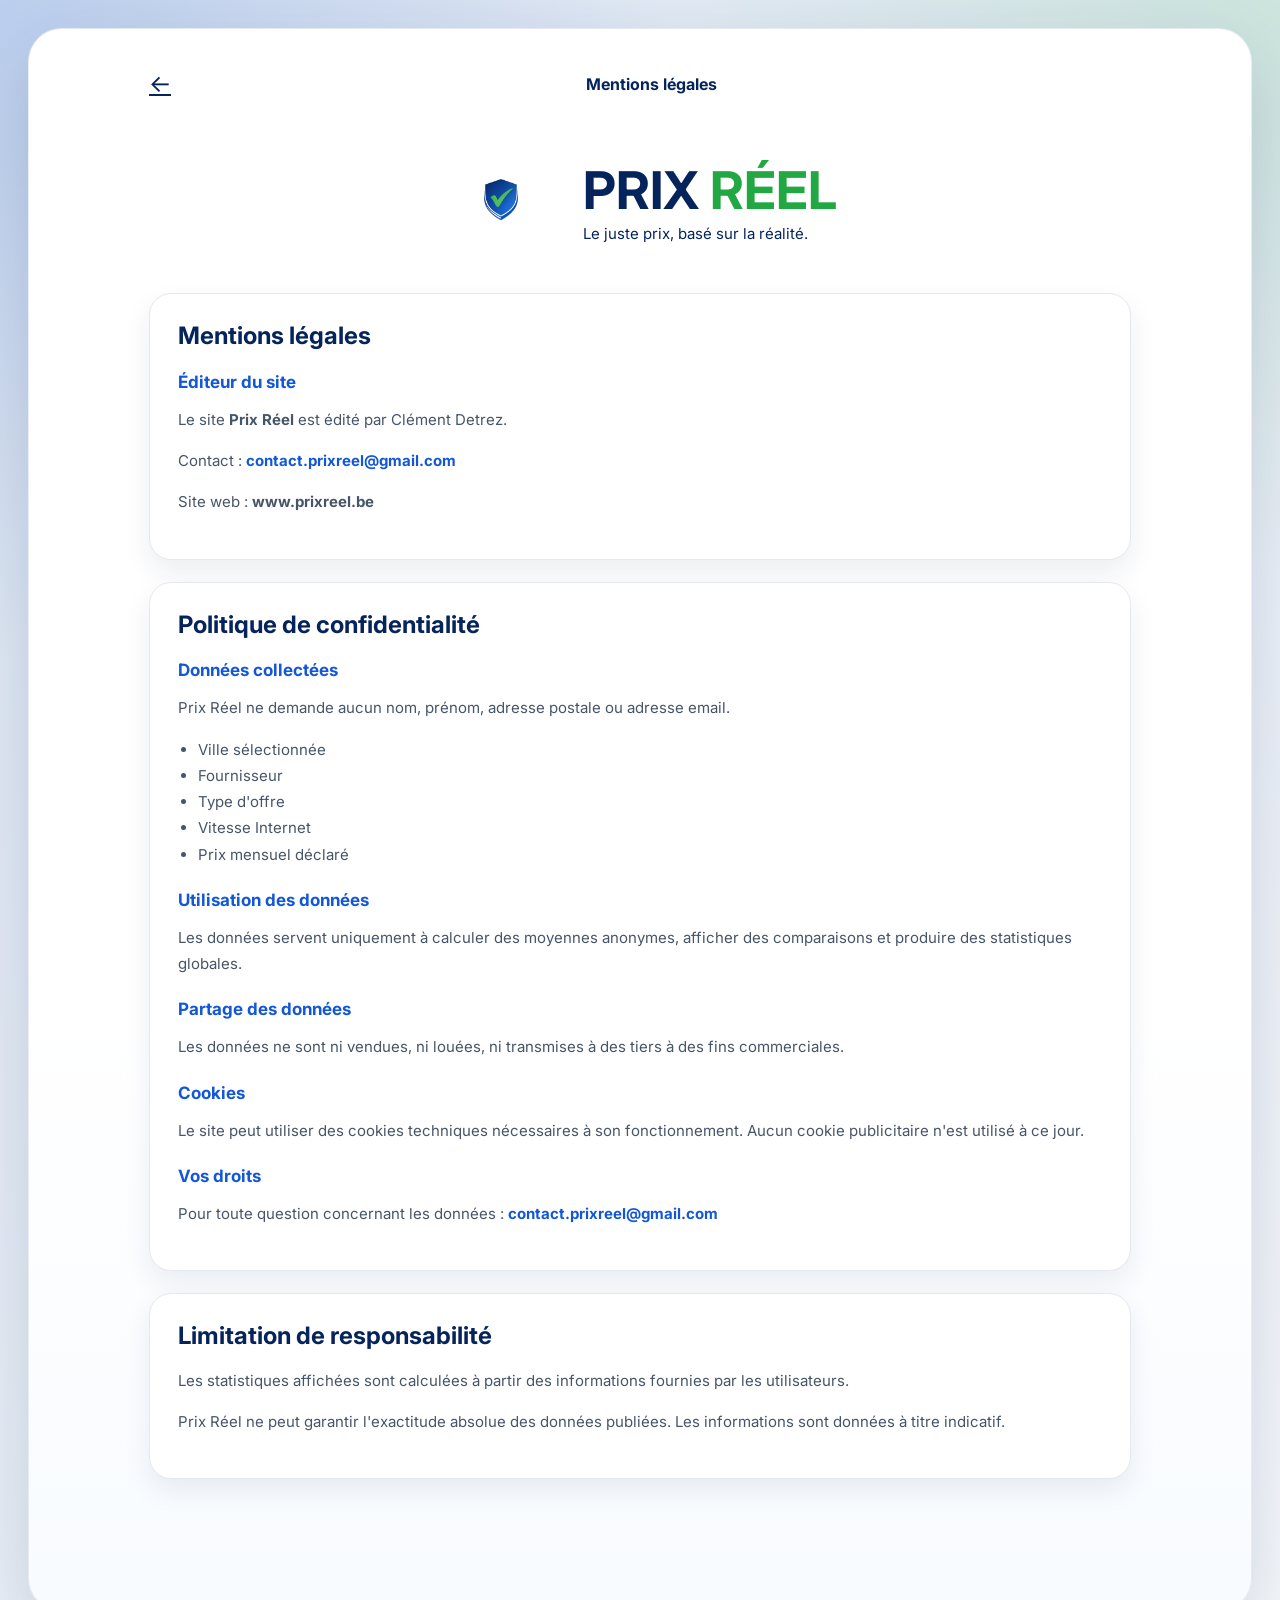
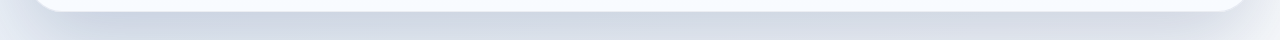
==== commit 177a2c6b: "Update mentions-legales.html" ====
--- a/mentions-legales.html
+++ b/mentions-legales.html
@@ -5,150 +5,111 @@
   <meta name="viewport" content="width=device-width, initial-scale=1.0" />
 
   <title>Mentions légales & Confidentialité - Prix Réel</title>
-  <meta name="description" content="Mentions légales et politique de confidentialité du site Prix Réel." />
 
-  <link rel="stylesheet" href="style.css" />
+  <link rel="stylesheet" href="style.css?v=16" />
+  <link href="https://fonts.googleapis.com/css2?family=Inter:wght@500;600;700;800&display=swap" rel="stylesheet">
 </head>
 
 <body>
 
-  <header class="header">
-    <div class="logo">
-      <img src="shield-logo.png" alt="Logo Prix Réel" class="logo-img">
-      <span>Prix Réel</span>
-    </div>
+  <main class="app legal-app">
 
-    <nav class="nav">
-      <a href="index.html">Accueil</a>
-      <a href="index.html#compare">Comparer</a>
-      <a href="index.html#stats">Statistiques</a>
-      <a href="index.html#info">Informations</a>
-    </nav>
-  </header>
+    <section class="screen active">
 
-  <main class="legal-page">
+      <div class="topbar">
+        <a href="index.html" class="back">←</a>
+        <strong>Mentions légales</strong>
+        <div></div>
+      </div>
 
-    <section class="legal-hero">
-      <h1>Mentions légales & Confidentialité</h1>
-      <p>
-        Prix Réel est un projet indépendant qui permet de comparer les prix réellement payés
-        par les consommateurs en Belgique.
-      </p>
-    </section>
+      <div class="brand legal-brand">
+        <img src="shield-logo.png" alt="Prix Réel" class="logo-shield">
 
-    <section class="legal-card">
-      <h2>Mentions légales</h2>
+        <div class="brand-text">
+          <h1>PRIX <span>RÉEL</span></h1>
+          <p>Le juste prix, basé sur la réalité.</p>
+        </div>
+      </div>
 
-      <h3>Éditeur du site</h3>
-      <p>
-        Le site <strong>Prix Réel</strong> est édité par Clément Detrez.
-      </p>
+      <div class="legal-content">
 
-      <p>
-        Contact :
-        <a href="mailto:contact.prixreel@gmail.com">contact.prixreel@gmail.com</a>
-      </p>
+        <div class="legal-card">
+          <h2>Mentions légales</h2>
 
-      <p>
-        Site web :
-        <strong>www.prixreel.be</strong>
-      </p>
+          <h3>Éditeur du site</h3>
+          <p>
+            Le site <strong>Prix Réel</strong> est édité par Clément Detrez.
+          </p>
 
-      <h3>Nature du projet</h3>
-      <p>
-        Prix Réel est un site communautaire indépendant. Il vise à fournir des informations
-        indicatives sur les prix réellement payés par les consommateurs pour certains services
-        en Belgique.
-      </p>
-    </section>
+          <p>
+            Contact :
+            <a href="mailto:contact.prixreel@gmail.com">contact.prixreel@gmail.com</a>
+          </p>
 
-    <section class="legal-card">
-      <h2>Politique de confidentialité</h2>
+          <p>
+            Site web : <strong>www.prixreel.be</strong>
+          </p>
+        </div>
 
-      <h3>Données collectées</h3>
-      <p>
-        Prix Réel ne demande aucun nom, prénom, adresse postale ou adresse email pour contribuer.
-      </p>
+        <div class="legal-card">
+          <h2>Politique de confidentialité</h2>
 
-      <p>
-        Les informations pouvant être enregistrées sont :
-      </p>
+          <h3>Données collectées</h3>
+          <p>
+            Prix Réel ne demande aucun nom, prénom, adresse postale ou adresse email.
+          </p>
 
-      <ul>
-        <li>Ville sélectionnée</li>
-        <li>Fournisseur</li>
-        <li>Type d'offre</li>
-        <li>Vitesse Internet</li>
-        <li>Prix mensuel déclaré</li>
-        <li>Informations statistiques associées</li>
-      </ul>
+          <ul>
+            <li>Ville sélectionnée</li>
+            <li>Fournisseur</li>
+            <li>Type d'offre</li>
+            <li>Vitesse Internet</li>
+            <li>Prix mensuel déclaré</li>
+          </ul>
 
-      <h3>Finalité des données</h3>
-      <p>
-        Les données collectées servent uniquement à calculer des moyennes, afficher des comparaisons
-        anonymes et produire des statistiques globales.
-      </p>
+          <h3>Utilisation des données</h3>
+          <p>
+            Les données servent uniquement à calculer des moyennes anonymes,
+            afficher des comparaisons et produire des statistiques globales.
+          </p>
 
-      <h3>Partage des données</h3>
-      <p>
-        Les données enregistrées ne sont ni vendues, ni louées, ni transmises à des tiers à des fins commerciales.
-      </p>
+          <h3>Partage des données</h3>
+          <p>
+            Les données ne sont ni vendues, ni louées, ni transmises à des tiers à des fins commerciales.
+          </p>
 
-      <h3>Conservation</h3>
-      <p>
-        Les données peuvent être conservées aussi longtemps qu'elles sont utiles au fonctionnement
-        des statistiques du site.
-      </p>
+          <h3>Cookies</h3>
+          <p>
+            Le site peut utiliser des cookies techniques nécessaires à son fonctionnement.
+            Aucun cookie publicitaire n'est utilisé à ce jour.
+          </p>
 
-      <h3>Cookies</h3>
-      <p>
-        Le site peut utiliser des cookies ou technologies techniques nécessaires à son bon fonctionnement,
-        à sa sécurité ou à son hébergement.
-      </p>
+          <h3>Vos droits</h3>
+          <p>
+            Pour toute question concernant les données :
+            <a href="mailto:contact.prixreel@gmail.com">contact.prixreel@gmail.com</a>
+          </p>
+        </div>
 
-      <p>
-        Aucun cookie publicitaire n'est utilisé à ce jour.
-      </p>
+        <div class="legal-card">
+          <h2>Limitation de responsabilité</h2>
 
-      <h3>Vos droits</h3>
-      <p>
-        Conformément au Règlement Général sur la Protection des Données (RGPD), toute personne peut
-        demander des informations concernant le traitement des données réalisé sur le site.
-      </p>
+          <p>
+            Les statistiques affichées sont calculées à partir des informations fournies
+            par les utilisateurs.
+          </p>
 
-      <p>
-        Pour toute question :
-        <a href="mailto:contact.prixreel@gmail.com">contact.prixreel@gmail.com</a>
-      </p>
-    </section>
+          <p>
+            Prix Réel ne peut garantir l'exactitude absolue des données publiées.
+            Les informations sont données à titre indicatif.
+          </p>
+        </div>
 
-    <section class="legal-card">
-      <h2>Limitation de responsabilité</h2>
+      </div>
 
-      <p>
-        Les statistiques affichées sur Prix Réel sont calculées à partir des informations fournies
-        par les utilisateurs.
-      </p>
-
-      <p>
-        Malgré des contrôles de cohérence, Prix Réel ne peut garantir l'exactitude absolue des données publiées.
-      </p>
-
-      <p>
-        Les informations présentées ont un caractère informatif et indicatif.
-      </p>
     </section>
 
   </main>
 
-  <footer class="footer">
-    <p>© 2026 Prix Réel — Le juste prix, basé sur la réalité.</p>
-    <p>
-      <a href="mentions-legales.html">Mentions légales & Confidentialité</a>
-      ·
-      <a href="mailto:contact.prixreel@gmail.com">Contact</a>
-    </p>
-  </footer>
-
 </body>
 </html>
--- a/style.css
+++ b/style.css
@@ -2557,4 +2557,143 @@
   color: var(--navy);
 }
 
-
+/* =====================================================
+   Page Mentions légales & Confidentialité
+===================================================== */
+
+.legal-page {
+  max-width: 980px;
+  margin: 0 auto;
+  padding: 40px 20px 70px;
+}
+
+.legal-hero {
+  text-align: center;
+  margin-bottom: 34px;
+}
+
+.legal-hero h1 {
+  color: var(--navy);
+  font-size: 34px;
+  margin-bottom: 12px;
+}
+
+.legal-hero p {
+  color: #475569;
+  font-size: 16px;
+  line-height: 1.7;
+  max-width: 720px;
+  margin: 0 auto;
+}
+
+.legal-card {
+  background: #ffffff;
+  border: 1px solid var(--line);
+  border-radius: 22px;
+  padding: 28px;
+  margin-bottom: 22px;
+  box-shadow: 0 12px 28px rgba(6, 36, 92, 0.08);
+}
+
+.legal-card h2 {
+  color: var(--navy);
+  font-size: 24px;
+  margin-bottom: 18px;
+}
+
+.legal-card h3 {
+  color: var(--blue);
+  font-size: 17px;
+  margin-top: 22px;
+  margin-bottom: 8px;
+}
+
+.legal-card p,
+.legal-card li {
+  color: #475569;
+  font-size: 15px;
+  line-height: 1.75;
+}
+
+.legal-card ul {
+  padding-left: 20px;
+  margin: 10px 0 0;
+}
+
+.legal-card a {
+  color: var(--blue);
+  font-weight: 700;
+  text-decoration: none;
+}
+
+.legal-card a:hover {
+  text-decoration: underline;
+}
+
+.footer a {
+  color: inherit;
+  text-decoration: none;
+  font-weight: 700;
+}
+
+.footer a:hover {
+  text-decoration: underline;
+}
+
+@media (max-width: 600px) {
+  .legal-page {
+    padding: 28px 14px 60px;
+  }
+
+  .legal-hero h1 {
+    font-size: 28px;
+  }
+
+  .legal-card {
+    padding: 22px;
+    border-radius: 18px;
+  }
+}
+
+.footer-links {
+  margin-top: 10px;
+  display: flex;
+  justify-content: center;
+  align-items: center;
+  gap: 10px;
+  flex-wrap: wrap;
+}
+
+.footer-links a {
+  color: #64748b;
+  text-decoration: none;
+  font-size: 14px;
+  font-weight: 600;
+  transition: color 0.2s ease;
+}
+
+.footer-links a:hover {
+  color: var(--blue);
+}
+
+.footer-links span {
+  color: #cbd5e1;
+}
+
+.footer-prixreel .footer-links {
+  margin-top: 10px;
+}
+
+.footer-prixreel .footer-links a {
+  color: rgba(255,255,255,0.9);
+  text-decoration: none;
+  font-size: 13px;
+}
+
+.footer-prixreel .footer-links span {
+  color: rgba(255,255,255,0.6);
+}
+
+
+
+
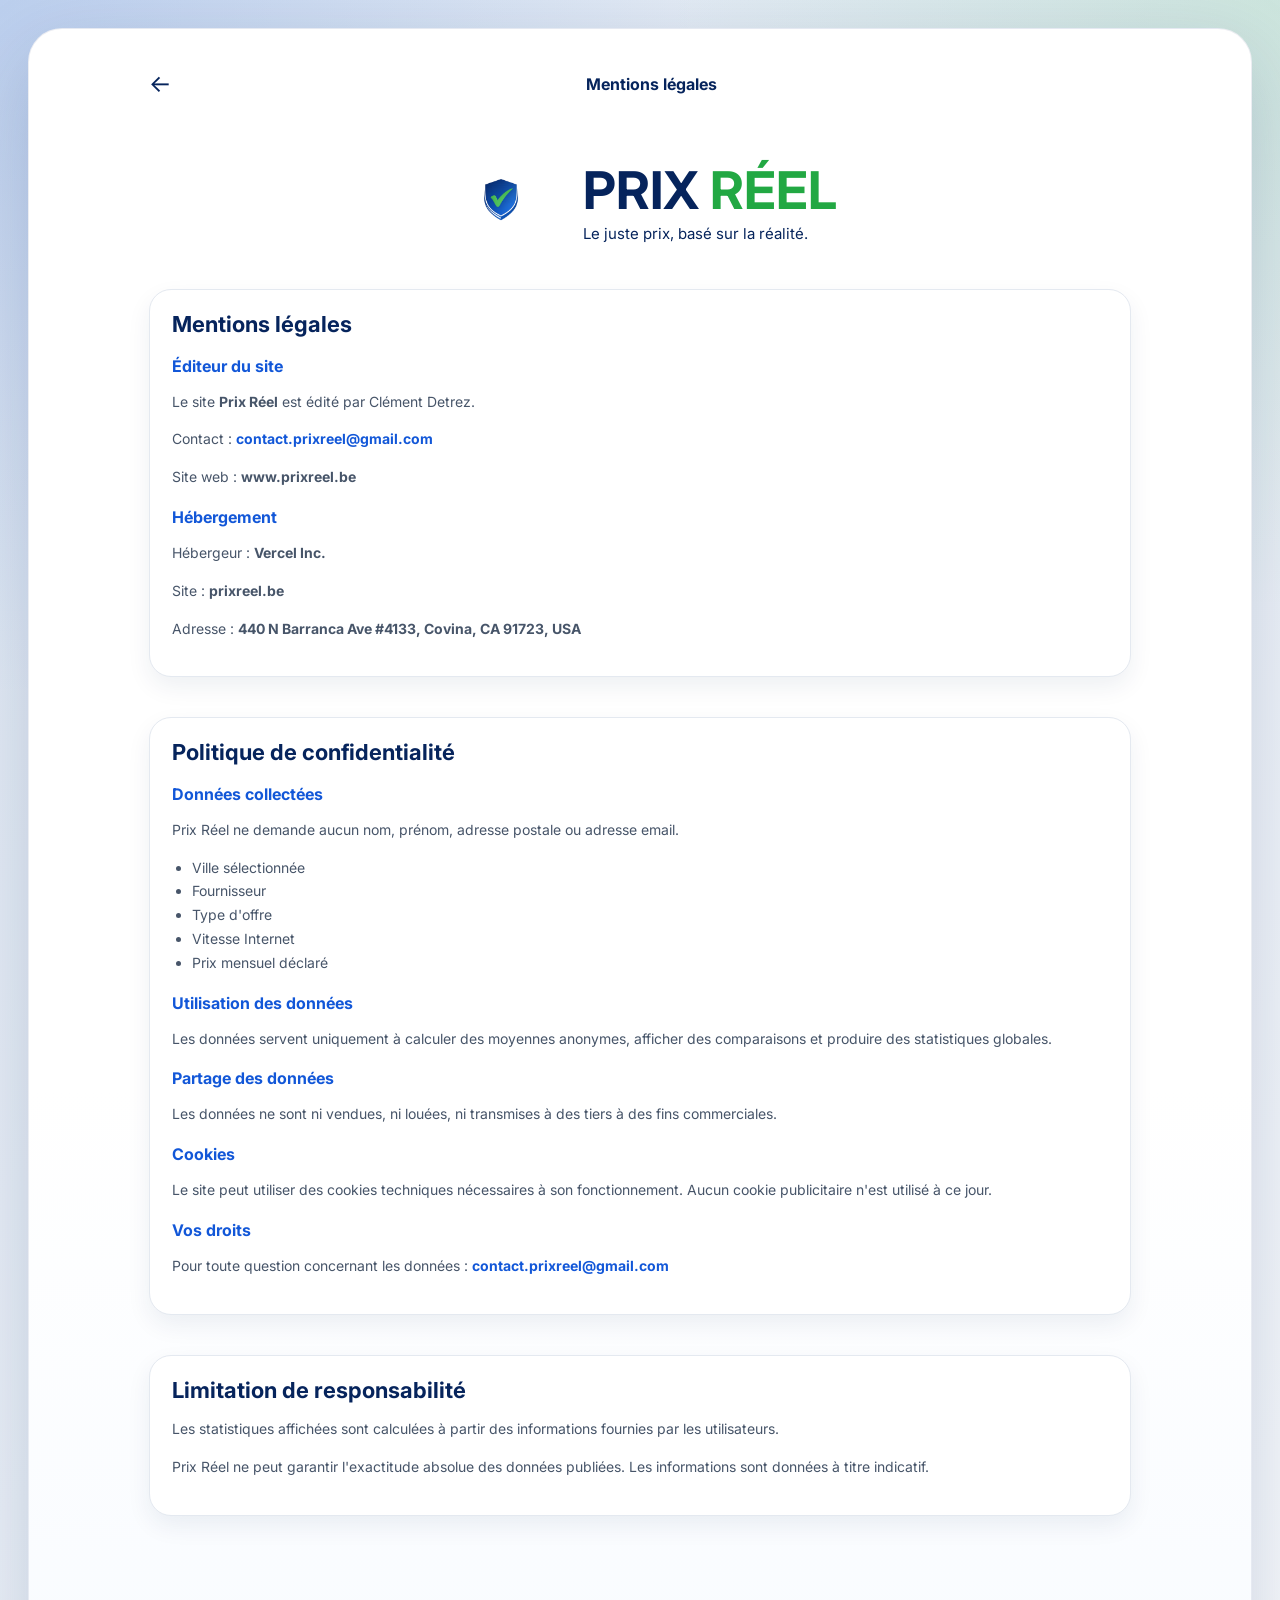
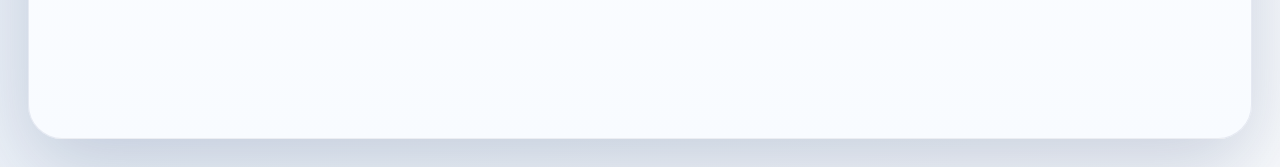
==== commit a4de9fa4: "Update mentions-legales.html" ====
--- a/mentions-legales.html
+++ b/mentions-legales.html
@@ -49,6 +49,12 @@
           <p>
             Site web : <strong>www.prixreel.be</strong>
           </p>
+
+          <h3>Hébergement</h3>
+
+<p>Hébergeur : <strong>Vercel Inc.</strong></p>
+<p>Site : <strong>prixreel.be</strong></p>
+<p>Adresse : <strong>440 N Barranca Ave #4133, Covina, CA 91723, USA</strong></p>
         </div>
 
         <div class="legal-card">
--- a/style.css
+++ b/style.css
@@ -2694,6 +2694,68 @@
   color: rgba(255,255,255,0.6);
 }
 
-
-
-
+/* =====================================================
+   Page mentions légales mobile
+===================================================== */
+
+.legal-app {
+  min-height: 100vh;
+}
+
+.legal-brand {
+  margin-bottom: 28px;
+}
+
+.legal-content {
+  display: flex;
+  flex-direction: column;
+  gap: 18px;
+  padding-bottom: 40px;
+}
+
+.legal-card {
+  background: #ffffff;
+  border: 1px solid var(--line);
+  border-radius: 22px;
+  padding: 22px;
+  box-shadow: 0 10px 24px rgba(6, 36, 92, 0.07);
+}
+
+.legal-card h2 {
+  color: var(--navy);
+  font-size: 22px;
+  margin-bottom: 14px;
+}
+
+.legal-card h3 {
+  color: var(--blue);
+  font-size: 16px;
+  margin-top: 18px;
+  margin-bottom: 8px;
+}
+
+.legal-card p,
+.legal-card li {
+  color: #475569;
+  font-size: 14px;
+  line-height: 1.7;
+}
+
+.legal-card ul {
+  padding-left: 20px;
+}
+
+.legal-card a {
+  color: var(--blue);
+  font-weight: 700;
+}
+
+.legal-content {
+  padding-bottom: 90px;
+}
+.topbar .back {
+  text-decoration: none;
+}
+
+
+
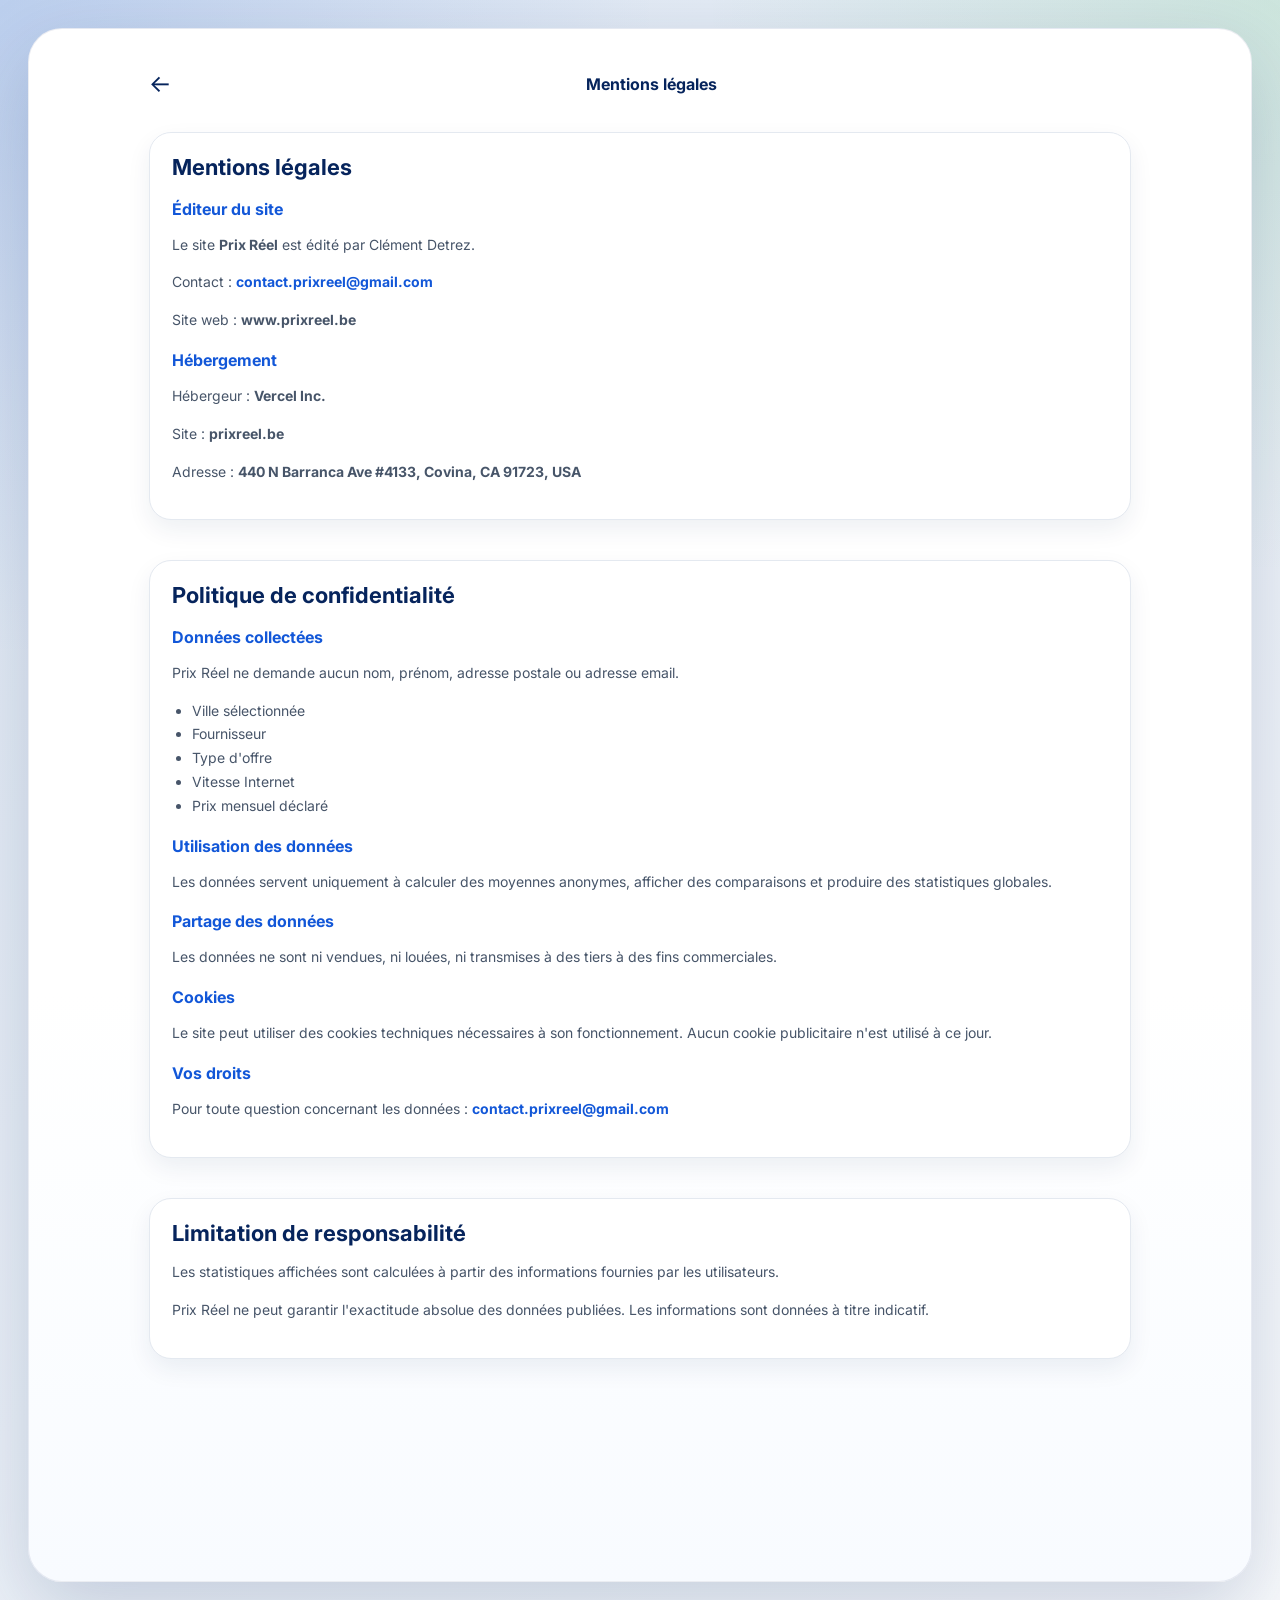
==== commit 81e99f15: "Update mentions-legales.html" ====
--- a/mentions-legales.html
+++ b/mentions-legales.html
@@ -20,15 +20,6 @@
         <a href="index.html" class="back">←</a>
         <strong>Mentions légales</strong>
         <div></div>
-      </div>
-
-      <div class="brand legal-brand">
-        <img src="shield-logo.png" alt="Prix Réel" class="logo-shield">
-
-        <div class="brand-text">
-          <h1>PRIX <span>RÉEL</span></h1>
-          <p>Le juste prix, basé sur la réalité.</p>
-        </div>
       </div>
 
       <div class="legal-content">
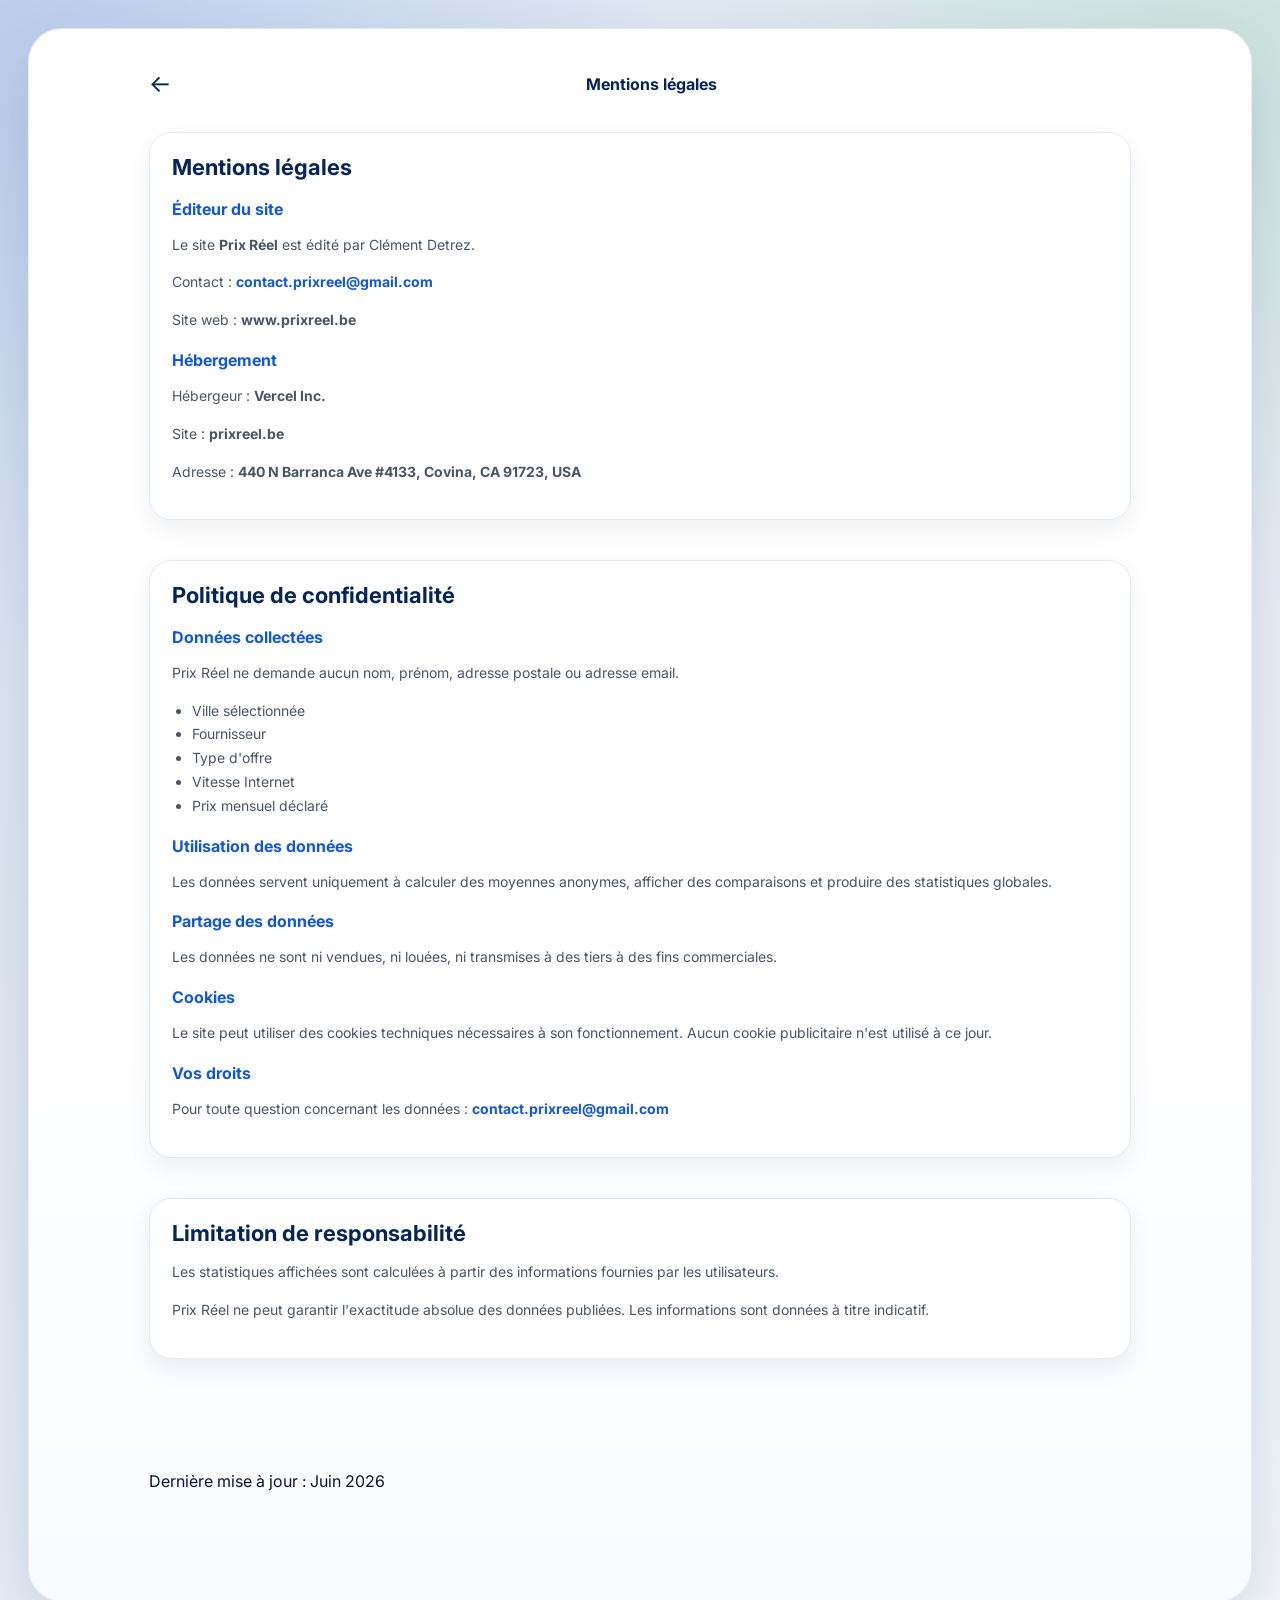
==== commit 0b92950c: "Update mentions-legales.html" ====
--- a/mentions-legales.html
+++ b/mentions-legales.html
@@ -103,6 +103,9 @@
         </div>
 
       </div>
+      <div class="legal-update">
+       Dernière mise à jour : Juin 2026
+      </div>
 
     </section>
 
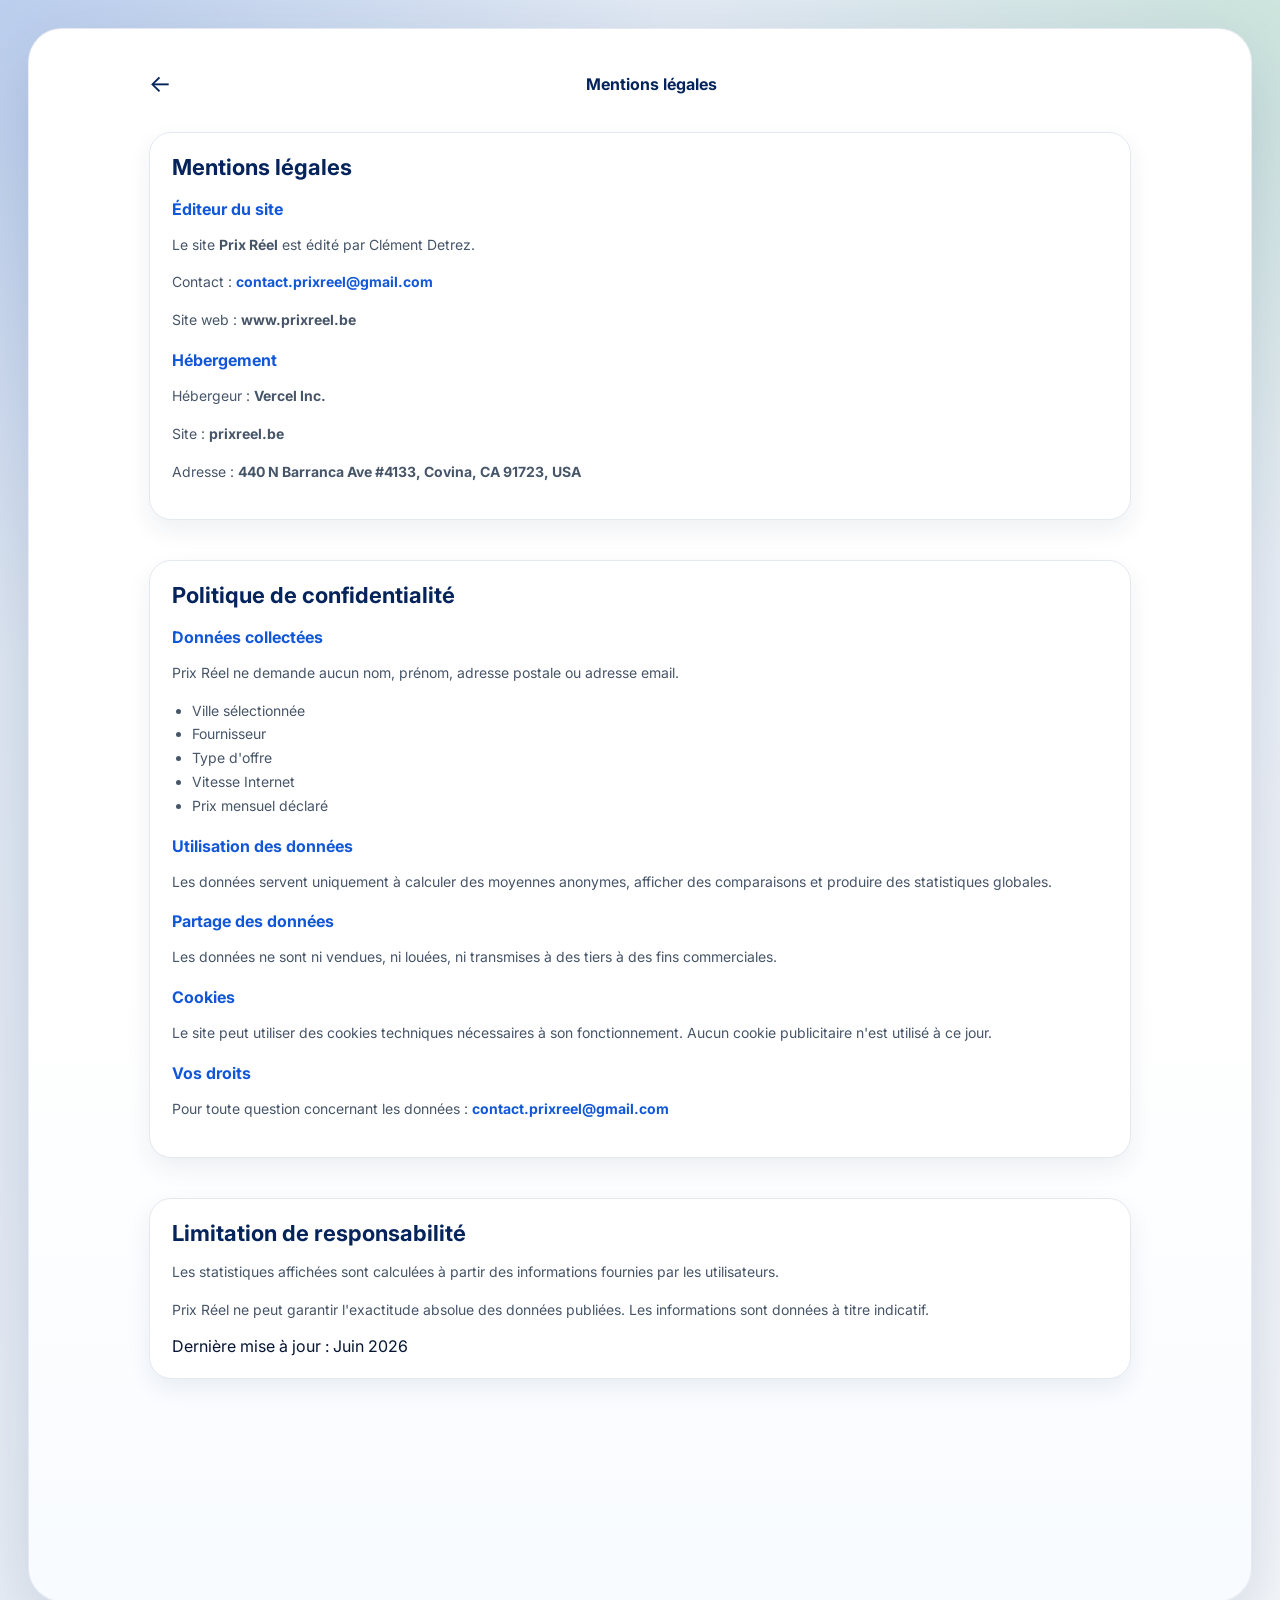
==== commit af6502c2: "Update mentions-legales.html" ====
--- a/mentions-legales.html
+++ b/mentions-legales.html
@@ -100,12 +100,15 @@
             Prix Réel ne peut garantir l'exactitude absolue des données publiées.
             Les informations sont données à titre indicatif.
           </p>
+
+          <div class="legal-update">
+          Dernière mise à jour : Juin 2026
+          </div>
+          
         </div>
 
       </div>
-      <div class="legal-update">
-       Dernière mise à jour : Juin 2026
-      </div>
+      
 
     </section>
 
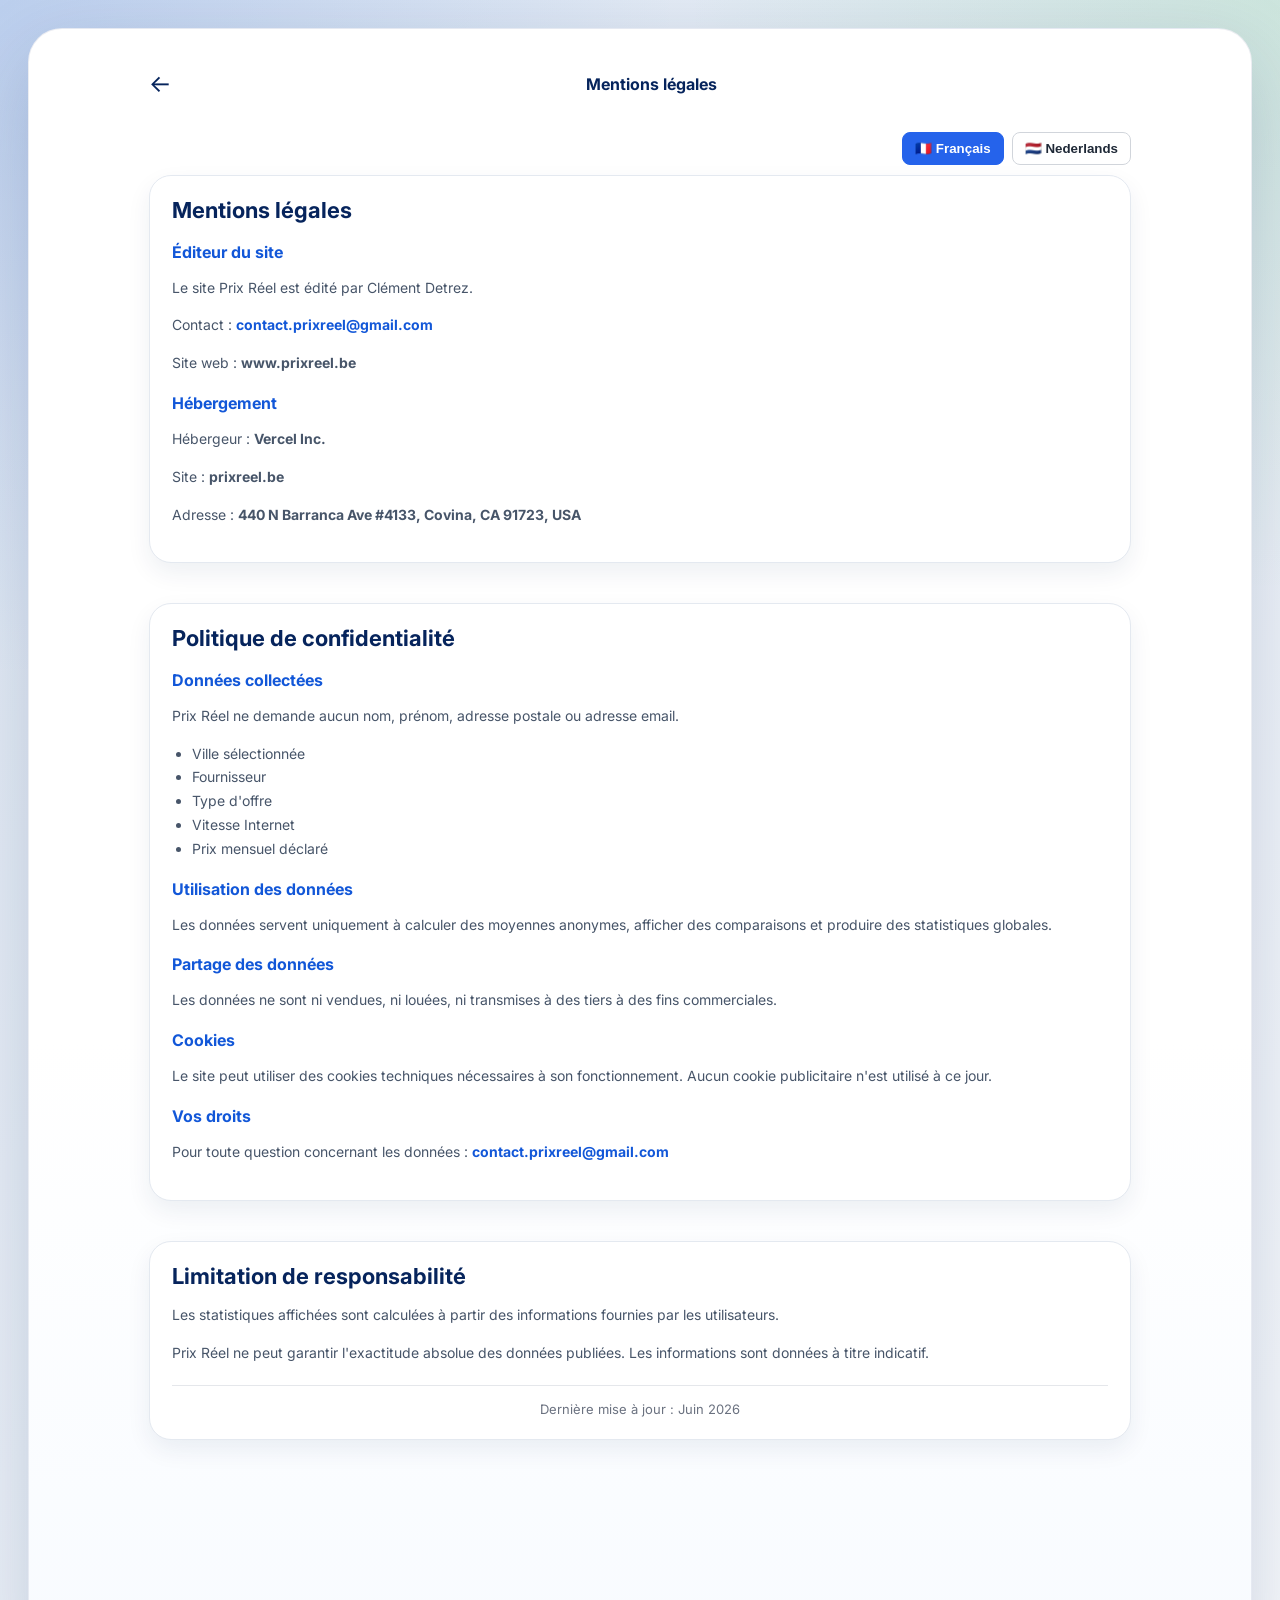
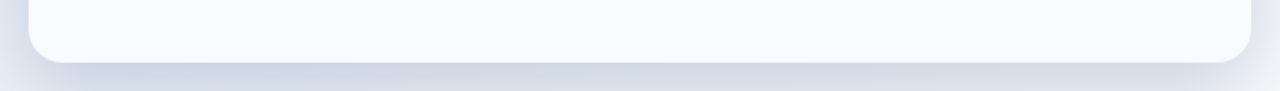
==== commit 9a6ddb07: "Update mentions-legales.html" ====
--- a/mentions-legales.html
+++ b/mentions-legales.html
@@ -6,6 +6,7 @@
 
   <title>Mentions légales & Confidentialité - Prix Réel</title>
 
+  <link rel="icon" type="image/png" href="shield-logo.png">
   <link rel="stylesheet" href="style.css?v=16" />
   <link href="https://fonts.googleapis.com/css2?family=Inter:wght@500;600;700;800&display=swap" rel="stylesheet">
 </head>
@@ -18,101 +19,136 @@
 
       <div class="topbar">
         <a href="index.html" class="back">←</a>
-        <strong>Mentions légales</strong>
+        <strong data-i18n="legalTopbarTitle">Mentions légales</strong>
         <div></div>
+      </div>
+
+      <div class="language-switcher">
+        <button id="lang-fr" onclick="setLanguage('fr')">
+          🇫🇷 Français
+        </button>
+
+        <button id="lang-nl" onclick="setLanguage('nl')">
+          🇳🇱 Nederlands
+        </button>
       </div>
 
       <div class="legal-content">
 
         <div class="legal-card">
-          <h2>Mentions légales</h2>
 
-          <h3>Éditeur du site</h3>
-          <p>
-            Le site <strong>Prix Réel</strong> est édité par Clément Detrez.
+          <h2 data-i18n="legalTitle">Mentions légales</h2>
+
+          <h3 data-i18n="legalEditorTitle">Éditeur du site</h3>
+
+          <p data-i18n="legalEditorText">
+            Le site Prix Réel est édité par Clément Detrez.
           </p>
 
           <p>
-            Contact :
+            <span data-i18n="legalContactLabel">Contact :</span>
             <a href="mailto:contact.prixreel@gmail.com">contact.prixreel@gmail.com</a>
           </p>
 
           <p>
-            Site web : <strong>www.prixreel.be</strong>
+            <span data-i18n="legalWebsiteLabel">Site web :</span>
+            <strong>www.prixreel.be</strong>
           </p>
 
-          <h3>Hébergement</h3>
+          <h3 data-i18n="legalHostingTitle">Hébergement</h3>
 
-<p>Hébergeur : <strong>Vercel Inc.</strong></p>
-<p>Site : <strong>prixreel.be</strong></p>
-<p>Adresse : <strong>440 N Barranca Ave #4133, Covina, CA 91723, USA</strong></p>
+          <p>
+            <span data-i18n="legalHostLabel">Hébergeur :</span>
+            <strong>Vercel Inc.</strong>
+          </p>
+
+          <p>
+            <span data-i18n="legalSiteLabel">Site :</span>
+            <strong>prixreel.be</strong>
+          </p>
+
+          <p>
+            <span data-i18n="legalAddressLabel">Adresse :</span>
+            <strong>440 N Barranca Ave #4133, Covina, CA 91723, USA</strong>
+          </p>
+
         </div>
 
         <div class="legal-card">
-          <h2>Politique de confidentialité</h2>
 
-          <h3>Données collectées</h3>
-          <p>
+          <h2 data-i18n="privacyTitle">Politique de confidentialité</h2>
+
+          <h3 data-i18n="privacyCollectedTitle">Données collectées</h3>
+
+          <p data-i18n="privacyCollectedText">
             Prix Réel ne demande aucun nom, prénom, adresse postale ou adresse email.
           </p>
 
           <ul>
-            <li>Ville sélectionnée</li>
-            <li>Fournisseur</li>
-            <li>Type d'offre</li>
-            <li>Vitesse Internet</li>
-            <li>Prix mensuel déclaré</li>
+            <li data-i18n="privacyCity">Ville sélectionnée</li>
+            <li data-i18n="privacyProvider">Fournisseur</li>
+            <li data-i18n="privacyOffer">Type d'offre</li>
+            <li data-i18n="privacySpeed">Vitesse Internet</li>
+            <li data-i18n="privacyPrice">Prix mensuel déclaré</li>
           </ul>
 
-          <h3>Utilisation des données</h3>
-          <p>
+          <h3 data-i18n="privacyUsageTitle">Utilisation des données</h3>
+
+          <p data-i18n="privacyUsageText">
             Les données servent uniquement à calculer des moyennes anonymes,
             afficher des comparaisons et produire des statistiques globales.
           </p>
 
-          <h3>Partage des données</h3>
-          <p>
+          <h3 data-i18n="privacySharingTitle">Partage des données</h3>
+
+          <p data-i18n="privacySharingText">
             Les données ne sont ni vendues, ni louées, ni transmises à des tiers à des fins commerciales.
           </p>
 
-          <h3>Cookies</h3>
-          <p>
+          <h3 data-i18n="privacyCookiesTitle">Cookies</h3>
+
+          <p data-i18n="privacyCookiesText">
             Le site peut utiliser des cookies techniques nécessaires à son fonctionnement.
             Aucun cookie publicitaire n'est utilisé à ce jour.
           </p>
 
-          <h3>Vos droits</h3>
+          <h3 data-i18n="privacyRightsTitle">Vos droits</h3>
+
           <p>
-            Pour toute question concernant les données :
+            <span data-i18n="privacyRightsText">
+              Pour toute question concernant les données :
+            </span>
             <a href="mailto:contact.prixreel@gmail.com">contact.prixreel@gmail.com</a>
           </p>
+
         </div>
 
         <div class="legal-card">
-          <h2>Limitation de responsabilité</h2>
 
-          <p>
-            Les statistiques affichées sont calculées à partir des informations fournies
-            par les utilisateurs.
+          <h2 data-i18n="liabilityTitle">Limitation de responsabilité</h2>
+
+          <p data-i18n="liabilityText1">
+            Les statistiques affichées sont calculées à partir des informations fournies par les utilisateurs.
           </p>
 
-          <p>
+          <p data-i18n="liabilityText2">
             Prix Réel ne peut garantir l'exactitude absolue des données publiées.
             Les informations sont données à titre indicatif.
           </p>
 
-          <div class="legal-update">
-          Dernière mise à jour : Juin 2026
+          <div class="legal-update" data-i18n="legalUpdated">
+            Dernière mise à jour : Juin 2026
           </div>
-          
+
         </div>
 
       </div>
-      
 
     </section>
 
   </main>
 
+  <script src="./app.js?v=16"></script>
+
 </body>
 </html>
--- a/style.css
+++ b/style.css
@@ -159,15 +159,37 @@
   max-width: 620px;
   margin: 0 auto;
   display: block;
+
   border: none;
-  border-radius: 15px;
-  padding: 16px;
+  border-radius: 16px;
+
+  padding: 18px 24px;
+
   background: linear-gradient(135deg, var(--green-2), var(--green));
+
   color: white;
   font-weight: 800;
-  font-size: 15.5px;
+  font-size: 17px;
+  letter-spacing: 0.2px;
+
   cursor: pointer;
-  box-shadow: 0 10px 20px rgba(34, 168, 67, 0.18);
+
+  box-shadow: 0 12px 28px rgba(34, 168, 67, 0.22);
+
+  transition:
+    transform 0.25s ease,
+    box-shadow 0.25s ease,
+    filter 0.25s ease;
+}
+
+.primary:hover {
+  transform: translateY(-2px);
+  filter: brightness(1.03);
+  box-shadow: 0 16px 32px rgba(34, 168, 67, 0.30);
+}
+
+.primary:active {
+  transform: translateY(0);
 }
 
 .blue-btn {
@@ -254,6 +276,15 @@
   text-align: center;
 }
 
+.hero{
+background:
+linear-gradient(
+180deg,
+#f0f7ff 0%,
+#ffffff 100%
+);
+}
+
 .features {
   background: #fff;
   border: 1px solid var(--line);
@@ -402,25 +433,38 @@
 
 .city-footer {
   width: 100%;
-  margin-top: 10px;
+  margin-top: 25px;
   overflow: hidden;
 }
 
 .city-footer img {
   width: 100%;
-  max-width: 1000px;
+  max-width: 700px;
   margin: 0 auto;
   display: block;
+
+  filter: drop-shadow(0 15px 30px rgba(0, 0, 0, 0.12));
+
+  transition: transform 0.3s ease;
+}
+
+.city-footer img:hover {
+  transform: translateY(-3px);
 }
 
 .footer-prixreel {
   margin-top: -20px;
   padding: 55px 20px 40px;
-  text-align: center;
   color: white;
   background: linear-gradient(135deg, var(--navy) 0%, var(--blue) 100%);
   border-radius: 100% 100% 0 0 / 40px;
   box-shadow: 0 -6px 20px rgba(18, 87, 216, 0.15);
+
+  display: flex;
+  flex-direction: column;
+  align-items: center;
+  justify-content: center;
+  text-align: center;
 }
 
 .footer-prixreel p {
@@ -429,6 +473,45 @@
   font-size: 15px;
   font-weight: 500;
   opacity: 0.95;
+}
+
+.footer-links {
+  margin-top: 14px;
+  display: flex;
+  justify-content: center;
+  align-items: center;
+  gap: 10px;
+  flex-wrap: wrap;
+  text-align: center;
+}
+
+.footer-links a,
+.footer-links span {
+  color: #f8fafc;
+  font-size: 13px;
+  font-weight: 600;
+  text-decoration: none;
+}
+
+.footer-links a:hover {
+  text-decoration: underline;
+}
+
+@media (max-width: 768px) {
+  .footer-prixreel {
+    margin-bottom: 90px;
+    padding-bottom: 90px;
+  }
+}
+
+.footer-prixreel p {
+  width: 100%;
+  text-align: center;
+}
+
+.footer-links {
+  width: 100%;
+  justify-content: center;
 }
 
 /* =====================================================
@@ -1305,46 +1388,103 @@
    Page informations
 ===================================================== */
 
-.trust-row {
-  display: flex;
-  gap: 10px;
+#about {
+  text-align: center;
+}
+
+#about > div:first-child {
+  margin-bottom: 18px;
+}
+
+#about > div:first-child h2 {
+  font-size: 36px;
+  font-weight: 800;
+  color: var(--navy);
+  text-align: center;
+  margin: 0 0 12px;
+  letter-spacing: -0.4px;
+}
+
+#about > div:first-child .subtitle {
+  font-size: 16px;
+  color: #64748b;
+  line-height: 1.7;
+  font-weight: 500;
+  text-align: center;
+  max-width: 720px;
+  margin: 0 auto;
+}
+
+#about .trust-row {
+  display: flex;
+  gap: 12px;
   justify-content: center;
   flex-wrap: wrap;
-  margin: 15px 0 25px;
-}
-
-.trust-row div {
+  margin: 24px 0 42px;
+}
+
+#about .trust-row div {
   background: #f4f8ff;
   border: 1px solid #dbe7ff;
-  border-radius: 30px;
-  padding: 8px 14px;
+  border-radius: 999px;
+  padding: 8px 15px;
   font-size: 13px;
-  font-weight: 600;
-  color: var(--navy);
-}
-
-.info-card {
-  display: flex;
-  gap: 18px;
-  background: white;
-  border: 1px solid var(--line);
-  border-radius: 20px;
-  padding: 22px;
-  margin: 20px 0;
-  box-shadow: 0 10px 24px rgba(6, 36, 92, 0.07);
-}
-
-.info-card:nth-child(5),
-.info-card:nth-child(6),
-.info-card:nth-child(7) {
-  border: 1px solid #dbeafe;
+  font-weight: 700;
+  color: var(--navy);
+  box-shadow: 0 6px 14px rgba(6, 36, 92, 0.04);
+}
+
+#about h2[data-i18n="infoHowTitle"] {
+  font-size: 32px;
+  font-weight: 800;
+  color: var(--navy);
+  text-align: center;
+  margin: 0 0 16px;
+  letter-spacing: -0.3px;
+}
+
+#about h2[data-i18n="infoHowTitle"] + .subtitle {
+  font-size: 17px;
+  color: #475569;
+  line-height: 1.8;
+  font-weight: 500;
+  text-align: center;
+  max-width: 760px;
+  margin: 0 auto 38px;
+}
+
+#about .info-card {
+  display: flex;
+  align-items: flex-start;
+  gap: 20px;
+  max-width: 1050px;
+  margin: 16px auto;
+  padding: 20px 26px;
+  background: #ffffff;
+  border: 1px solid #dbe7ff;
+  border-radius: 22px;
+  text-align: left;
+  box-shadow: 0 12px 30px rgba(6, 36, 92, 0.07);
+  transition: transform 0.25s ease, box-shadow 0.25s ease;
+}
+
+#about .info-card:hover {
+  transform: translateY(-3px);
+  box-shadow: 0 18px 40px rgba(6, 36, 92, 0.11);
+}
+
+#about .info-card:nth-of-type(odd) {
+  background: #ffffff;
+}
+
+#about .info-card:nth-of-type(even) {
   background: #f8fbff;
 }
 
-.info-icon {
-  width: 52px;
-  height: 52px;
-  min-width: 52px;
+#about .info-icon {
+  width: 54px;
+  height: 54px;
+  min-width: 54px;
   border-radius: 50%;
   background: #eff6ff;
   color: var(--blue);
@@ -1353,23 +1493,65 @@
   justify-content: center;
   font-size: 24px;
   overflow: hidden;
-}
-
-.info-shield {
-  width: 70px;
-  height: 70px;
+  box-shadow: inset 0 0 0 1px #dbeafe;
+}
+
+#about .info-shield {
+  width: 72px;
+  height: 72px;
   object-fit: contain;
 }
 
-.info-card h3 {
-  margin: 0 0 8px;
-  color: var(--navy);
-}
-
-.info-card p {
+#about .info-card h3 {
+  margin: 0 0 9px;
+  color: var(--navy);
+  font-size: 18px;
+  font-weight: 800;
+}
+
+#about .info-card p {
   margin: 0 0 10px;
-  color: var(--muted);
-  line-height: 1.5;
+  color: #475569;
+  font-size: 15px;
+  line-height: 1.7;
+  font-weight: 500;
+}
+
+#about .info-card p:last-child {
+  margin-bottom: 0;
+}
+
+#about .info-card:last-child p {
+  font-size: 15px;
+  font-weight: 600;
+  color: var(--blue);
+}
+
+@media (max-width: 700px) {
+  #about > div:first-child h2 {
+    font-size: 28px;
+  }
+
+  #about h2[data-i18n="infoHowTitle"] {
+    font-size: 26px;
+  }
+
+  #about h2[data-i18n="infoHowTitle"] + .subtitle {
+    font-size: 15px;
+    margin-bottom: 28px;
+  }
+
+  #about .info-card {
+    gap: 14px;
+    padding: 20px;
+  }
+
+  #about .info-icon {
+    width: 48px;
+    height: 48px;
+    min-width: 48px;
+    font-size: 21px;
+  }
 }
 
 /* =====================================================
@@ -2757,5 +2939,409 @@
   text-decoration: none;
 }
 
-
-
+.legal-update {
+  margin-top: 20px;
+  padding-top: 15px;
+  border-top: 1px solid #e5e7eb;
+  text-align: center;
+  font-size: 13px;
+  color: #6b7280;
+  display: block;
+}
+
+.language-switcher {
+  display: flex;
+  gap: 8px;
+  justify-content: flex-end;
+  margin: 10px 0;
+}
+
+.language-switcher button {
+  border: 1px solid #d0d7de;
+  background: white;
+  color: #1f2937;
+  border-radius: 999px;
+  padding: 6px 12px;
+  font-weight: 700;
+  cursor: pointer;
+}
+
+.language-switcher button.active {
+  background: #2563eb;
+  color: white;
+  border-color: #2563eb;
+}
+
+.why-prixreel {
+  max-width: 620px;
+  margin: 24px auto;
+  padding: 24px 28px;
+  border-radius: 22px;
+  background: #f8fbff;
+  border: 1px solid #dbeafe;
+  text-align: center;
+}
+
+.why-prixreel h3 {
+  margin: 0 0 14px;
+  color: #002b6b;
+  font-size: 1.25rem;
+}
+
+.why-main {
+  margin: 0;
+  color: #475569;
+  line-height: 1.6;
+}
+
+.why-main strong {
+  color: #16a34a;
+}
+
+.why-small {
+  margin: 14px 0 0;
+  font-size: 0.95rem;
+  color: #64748b;
+}
+
+.hero-highlight {
+  display: inline-block;
+  max-width: 680px;
+  margin: 16px auto 14px;
+  padding: 12px 22px;
+  background: #f0fdf4;
+  border: 1px solid #bbf7d0;
+  border-radius: 999px;
+  font-size: 0.95rem;
+  font-weight: 600;
+  color: #0b2f6b;
+  line-height: 1.5;
+}
+
+.hero-highlight strong {
+  color: #16a34a;
+}
+
+.features {
+  background: #fff;
+  border: 1px solid var(--line);
+  border-radius: 22px;
+  padding: 26px 30px;
+  margin: 28px auto 22px;
+  box-shadow: 0 12px 28px rgba(6, 36, 92, 0.06);
+  max-width: 620px;
+}
+
+.feature {
+  display: flex;
+  align-items: center;
+  gap: 16px;
+  padding: 12px 0;
+  text-align: left;
+}
+
+.feature:not(:last-child) {
+  border-bottom: 1px solid #eef2f7;
+}
+
+.feature .icon {
+  flex: 0 0 42px;
+  width: 42px;
+  height: 42px;
+  border-radius: 50%;
+  display: flex;
+  align-items: center;
+  justify-content: center;
+  color: white;
+  font-weight: 700;
+}
+
+.feature strong {
+  display: block;
+  font-size: 1rem;
+  font-weight: 800;
+  color: #002b6b;
+  margin-bottom: 4px;
+}
+
+.feature p {
+  margin: 0;
+  font-size: 0.95rem;
+  color: #64748b;
+  line-height: 1.4;
+}
+
+@media (max-width: 600px) {
+  .features {
+    padding: 22px;
+    margin: 24px 16px 20px;
+  }
+
+  .feature {
+    gap: 14px;
+  }
+}
+
+.hero-highlight {
+  max-width: 700px;
+  margin: 18px auto;
+  padding: 16px 24px;
+
+  background: linear-gradient(
+    135deg,
+    rgba(34, 197, 94, 0.08),
+    rgba(34, 197, 94, 0.15)
+  );
+
+  border: 2px solid rgba(34, 197, 94, 0.25);
+  border-radius: 18px;
+
+  font-size: 1rem;
+  font-weight: 600;
+  line-height: 1.6;
+  color: #0b2f6b;
+
+  text-align: center;
+}
+
+.classic-text {
+  color: #64748b;
+  font-weight: 600;
+}
+
+.prixreel-text {
+  color: #16a34a;
+  font-weight: 800;
+  font-size: 1.05rem;
+}
+
+.difference-box{
+    max-width:700px;
+    width:90%;
+    margin:20px auto;
+    padding:20px;
+    background:#f0fff4;
+    border:2px solid #b7f0c5;
+    border-radius:16px;
+    box-shadow:0 8px 20px rgba(0,0,0,0.08);
+}
+
+.difference-title{
+    text-align:center;
+    font-size:1.1rem;
+    font-weight:700;
+    color:#0f172a;
+    margin-bottom:18px;
+}
+
+.difference-row{
+    display:flex;
+    align-items:center;
+    gap:12px;
+    padding:12px;
+    border-radius:10px;
+    margin-bottom:10px;
+}
+
+.difference-row span{
+    font-size:1.5rem;
+}
+
+.difference-row p{
+    margin:0;
+    font-weight:500;
+    line-height:1.4;
+}
+
+.negative{
+    background:#fff1f2;
+}
+
+.positive{
+    background:#ecfdf5;
+}
+
+.hero-features {
+    display: flex;
+    justify-content: center;
+    gap: 20px;
+    flex-wrap: wrap;
+    margin: 30px auto;
+    max-width: 900px;
+}
+
+.feature-card {
+    width: 260px;
+    min-height: 160px;
+
+    background: white;
+    border-radius: 18px;
+    padding: 24px;
+
+    text-align: center;
+
+    border: 1px solid #e5e7eb;
+    box-shadow: 0 8px 24px rgba(15, 23, 42, 0.08);
+
+    transition: all 0.25s ease;
+}
+
+.feature-card:hover {
+    transform: translateY(-5px);
+    box-shadow: 0 15px 30px rgba(0,0,0,0.12);
+}
+
+.feature-icon {
+    font-size: 2rem;
+    margin-bottom: 14px;
+}
+
+.feature-card h3 {
+    margin-bottom: 10px;
+    color: var(--navy);
+    font-size: 1.1rem;
+}
+
+.feature-card p {
+    color: #64748b;
+    line-height: 1.5;
+    font-size: 0.95rem;
+}
+
+.feature-card:hover{
+    transform:translateY(-4px);
+}
+
+.feature-card:nth-child(1){
+    border-top: 4px solid #22c55e;
+}
+
+.feature-card:nth-child(2){
+    border-top: 4px solid #f59e0b;
+}
+
+.feature-card:nth-child(3){
+    border-top: 4px solid #3b82f6;
+}
+
+.community-counter {
+    display: inline-flex;
+    align-items: center;
+    gap: 6px;
+    background: #eff6ff;
+    color: #1e40af;
+    padding: 12px 20px;
+    border-radius: 999px;
+    font-weight: 700;
+    font-size: 0.95rem;
+    border: 1px solid #bfdbfe;
+    margin: 12px auto;
+    box-shadow: 0 4px 12px rgba(30, 64, 175, 0.08);
+}
+
+.community-counter span {
+    color: #16a34a;
+    font-size: 1.05rem;
+    font-weight: 800;
+}
+
+.hero-features {
+    display: flex;
+    flex-wrap: wrap;
+    justify-content: center;
+    gap: 16px;
+    margin: 20px auto;
+    max-width: 900px;
+}
+
+.feature-card {
+    flex: 1;
+    min-width: 220px;
+    max-width: 260px;
+
+    background: white;
+    border-radius: 18px;
+    padding: 24px 18px;
+
+    text-align: center;
+
+    border: 1px solid #e5e7eb;
+
+    box-shadow: 0 8px 24px rgba(15, 23, 42, 0.08);
+
+    transition:
+        transform 0.25s ease,
+        box-shadow 0.25s ease;
+}
+
+.feature-card:hover {
+    transform: translateY(-4px);
+    box-shadow: 0 14px 30px rgba(15, 23, 42, 0.12);
+}
+
+.feature-icon {
+    font-size: 2rem;
+    margin-bottom: 12px;
+}
+
+.feature-card h3 {
+    margin: 0 0 8px;
+    font-size: 1.05rem;
+    color: var(--navy);
+    font-weight: 800;
+}
+
+.feature-card p {
+    margin: 0;
+    color: #64748b;
+    font-size: 0.92rem;
+    line-height: 1.5;
+}
+
+@media (max-width: 768px) {
+    .hero-features {
+        flex-direction: column;
+        align-items: center;
+    }
+
+    .feature-card {
+        max-width: 100%;
+        width: 100%;
+    }
+}
+
+.hero-message {
+    text-align: center;
+    max-width: 700px;
+    margin: 12px auto 18px;
+}
+
+.hero-message strong {
+    display: block;
+    font-size: 1.05rem;
+    font-weight: 700;
+    color: var(--navy);
+    line-height: 1.4;
+}
+
+
+.hero-message span {
+    display: block;
+    margin-top: 4px;
+    color: #475569;
+    font-weight: 600;
+}
+
+.language-switcher button {
+  padding: 8px 12px;
+  border-radius: 8px;
+  font-weight: 700;
+  cursor: pointer;
+  border: 1px solid #d1d5db;
+}
+
+.language-switcher button.active {
+  background: #2563eb;
+  color: white;
+  border-color: #2563eb;
+}
